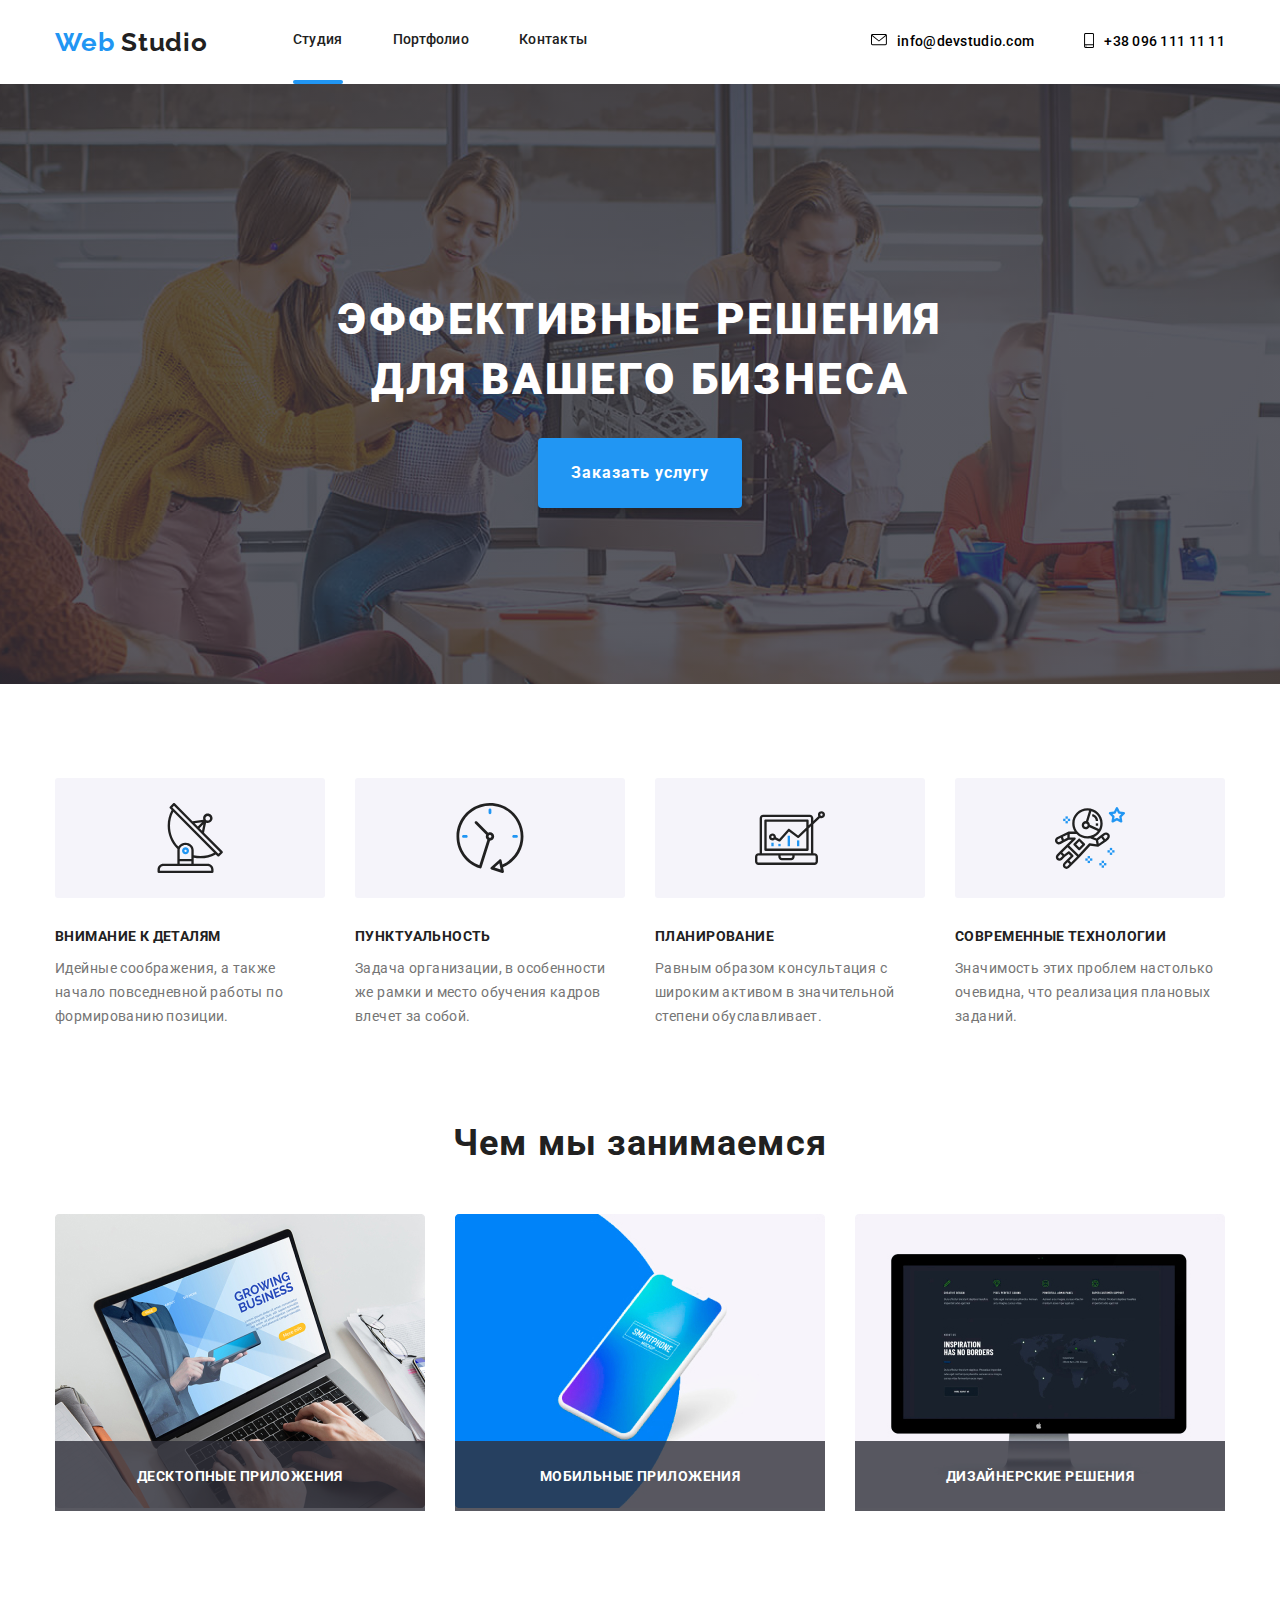
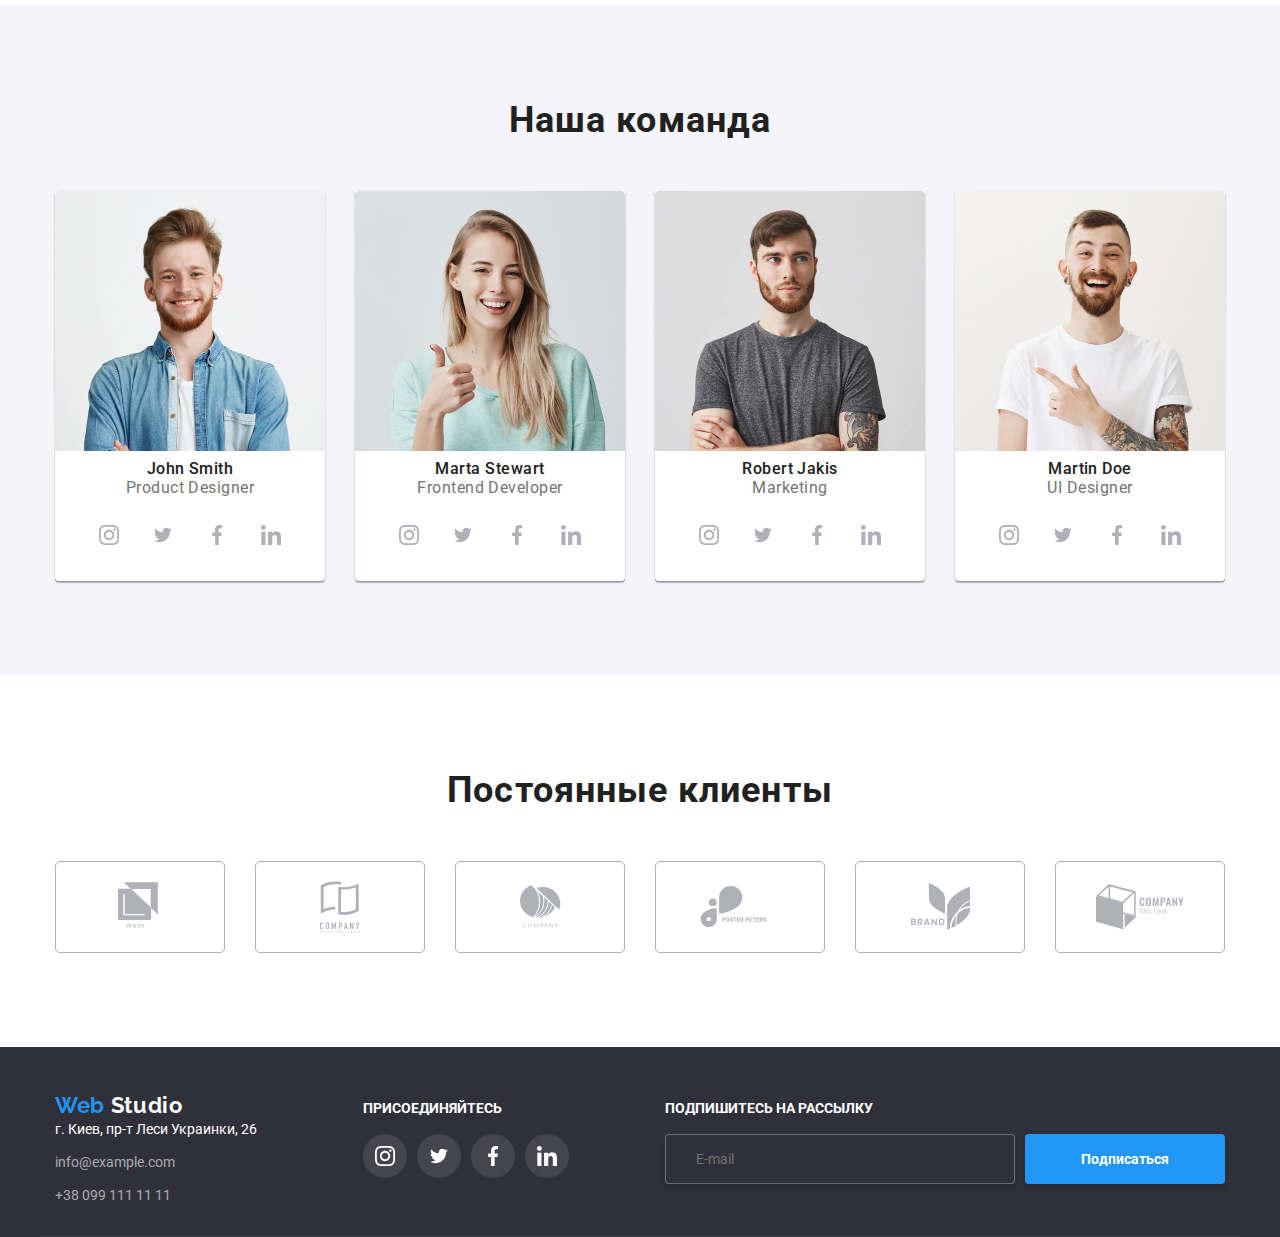
==== index.html @ 1dcd69ef "создал 7 репозиторий" ====
<!DOCTYPE html>
<html lang="en">

<head>
  <meta charset="UTF-8">
  <!-- <meta name="viewport" content="width=device-width, initial-scale=1.0"> -->
  <title>WebStudio</title>
  <link href="https://fonts.googleapis.com/css2?family=Raleway:wght@400;500;700;900&display=swap" rel="stylesheet">
  <link href="https://fonts.googleapis.com/css2?family=Roboto:wght@400;500;700;900&display=swap" rel="stylesheet">
  <link rel="stylesheet" href="./css/normalize.css">
  <link rel="stylesheet" href="./css/style.css">
</head>

<body>
  <!--header-->
  <header>
    <div class="container">
      <p class="logo" id="top"><span class="active">Web</span> Studio</p>
      <nav class="navigation">
        <ul class="nav-list">
          <li class="nav-item active-header"><a href="#">Студия</a></li>
          <li class="nav-item"><a href="./portfolio.html">Портфолио</a></li>
          <li class="nav-item"><a href="#">Контакты</a></li>
        </ul>
      </nav>
      <ul class="contacts-list">
        <li class="contacts-item">
          <div class="header-icon">
            <svg class="header-svg" width="16" height="12">
              <use href="./images/symbol-defs.svg#icon-envelope"></use>
            </svg>
          </div>
          <a href="mailto:info@devstudio.com"> info@devstudio.com</a>
        </li>
        <li class="contacts-item">
          <div class="header-icon">
            <svg class="header-svg" width="10" height="15">
              <use href="./images/symbol-defs.svg#icon-smartphone"></use>
            </svg>
          </div>
          <a href="tel:+380961111111"> +38 096 111 11 11</a>
        </li>
      </ul>
    </div>
  </header>
  <main>

    <!--hero-->

    <section class="hero-container">
      <h1 class="hero-title">Эффективные решения <br> для вашего бизнеса</h1>
      <button data-modal-open class="hero-button"><span class="hero-button-text">Заказать услугу</span></button>
    </section>


    <!--virtues-->
    <section class="container">
      <ul class="section-virtues">
        <li class="list-virtues">
          <div class="virtues-svg">
            <svg class="virtues-svg-icon" width="70" height="70">
              <use href="./images/symbol-defs.svg#icon-antena"></use>
            </svg>
          </div>
          <h3 class="header-virtues head">Внимание к деталям</h3>
          <p class="text-virtues paragraph-virtues">Идейные соображения, а также начало повседневной работы по
            формированию позиции.</p>
        </li>

        <li class="list-virtues">
          <div class="virtues-svg">
            <svg class="virtues-svg-icon" width="70" height="70">
              <use href="./images/symbol-defs.svg#icon-clock"></use>
            </svg>
          </div>
          <h3 class="header-virtues head">Пунктуальность</h3>
          <p class="text-virtues paragraph-virtues">Задача организации, в особенности же рамки и место обучения кадров
            влечет за собой.</p>
        </li class="list-virtues">

        <li class="list-virtues">
          <div class="virtues-svg">
            <svg class="virtues-svg-icon" width="70" height="70">
              <use href="./images/symbol-defs.svg#icon-diagram"></use>
            </svg>
          </div>
          <h3 class="header-virtues head">Планирование</h3>
          <p class="text-virtues paragraph-virtues">Равным образом консультация с широким активом в значительной степени
            обуславливает.</p>
        </li>

        <li class="list-virtues">
          <div class="virtues-svg">
            <svg class="virtues-svg-icon" width="70" height="70">
              <use href="./images/symbol-defs.svg#icon-astronaut"></use>
            </svg>
          </div>
          <h3 class="header-virtues head">Современные технологии</h3>
          <p class="text-virtues paragraph-virtues">Значимость этих проблем настолько очевидна, что реализация плановых
            заданий.</p>
        </li>
      </ul>
    </section>



    <!--what we do-->
    <h2 class="main-section-title">Чем мы занимаемся</h2>
    <div class="do-container">
      <section class="container">
        <ul class="activity">
          <li class="activity-item-list">
            <div class="desktop">
              <a href="#" class="activity-links desktop">
                <div class="activity-image"><img src="./images/notebook.jpg" width="370" alt="notebook" />
                <h3 class="item-title">Десктопные приложения</h3></div>
              </a>
            </div>
          </li>

          <li class="activity-item-list">
            <div class="mobile">
              <a href="#" class="activity-links">
                <div class="activity-image">
                  <img src="./images/smartphone.jpg" width="370" alt="smartphone" />
                
                <h3 class="item-title">Мобильные приложения</h3></div>
              </a>
            </div>
          </li>

          <li class="activity-item-list">
            <div class="design">
              <a href="#" class="activity-links">
                <div class="activity-image"><img src="./images/monitor.jpg" width="370" alt="monitor" />
                <h3 class="item-title">Дизайнерские решения</h3></div>
              </a>
            </div>
          </li>
      </section>
    </div>

    <!-- team    team-cntainer -->

    <div class="team-cntainer">
      <section class="container">
        <h2 class="main-section-title">Наша команда</h2>
        <ul class="palyers">
          <li class="list-team">
            <img src="./images/John_Smith.jpg" width="270" alt="p.designer">
            <p class="name">John Smith</p>
            <p class="specialty">Product Designer</p>
            <ul class="social-link">
              <li class="social-list-svg">
                <a class="social-link-svg" href="#">
                  <svg class="social-icon" width="20" height="20">
                    <use class="svg-social" href="./images/symbol-defs.svg#icon-Instagram"></use>
                  </svg>
                </a>
              </li>
              <li class="social-list-svg">
                <a class="social-link-svg" href="#">
                  <svg class="social-icon" width="20" height="16">
                    <use class="svg-social" href="./images/symbol-defs.svg#icon-Twitter"></use>
                  </svg>
                </a>
              </li>
              <li class="social-list-svg">
                <a class="social-link-svg" href="#">
                  <svg class="social-icon" width="20" height="20">
                    <use class="svg-social" href="./images/symbol-defs.svg#icon-facebook"></use>
                  </svg>
                </a>
              </li>
              <li class="social-list-svg">
                <a class="social-link-svg" href="#">
                  <svg class="social-icon" width="20" height="20">
                    <use class="svg-social" href="./images/symbol-defs.svg#icon-linkedin"></use>
                  </svg>
                </a>
              </li>
            </ul>
          </li>

          <li class="list-team fr_devel">
            <img src="./images/Marta_Stewart.jpg" width="270" alt="frontend_dev">
            <p class="name">Marta Stewart</p>
            <p class="specialty">Frontend Developer</p>
            <ul class="social-link">
              <li class="social-list-svg">
                <a class="social-link-svg" href="#">
                  <svg class="social-icon" width="20" height="20">
                    <use href="./images/symbol-defs.svg#icon-Instagram"></use>
                  </svg>
                </a>
              </li>
              <li class="social-list-svg">
                <a class="social-link-svg" href="#">
                  <svg class="social-icon" width="20" height="16">
                    <use href="./images/symbol-defs.svg#icon-Twitter"></use>
                  </svg>
                </a>
              </li>
              <li class="social-list-svg">
                <a class="social-link-svg" href="#">
                  <svg class="social-icon" width="20" height="20">
                    <use href="./images/symbol-defs.svg#icon-facebook"></use>
                  </svg>
                </a>
              </li>
              <li class="social-list-svg">
                <a class="social-link-svg" href="#">
                  <svg class="social-icon" width="20" height="20">
                    <use href="./images/symbol-defs.svg#icon-linkedin"></use>
                  </svg>
                </a>
              </li>
            </ul>
          </li>

          <li class="list-team marketing">
            <img src="./images/Robert_Jakis.jpg" width="270" alt="marketing">
            <p class="name">Robert Jakis</p>
            <p class="specialty">Marketing</p>
            <ul class="social-link">
              <li class="social-list-svg">
                <a class="social-link-svg" href="#">
                  <svg class="social-icon" width="20" height="20">
                    <use class="svg-social" href="./images/symbol-defs.svg#icon-Instagram"></use>
                  </svg>
                </a>
              </li>
              <li class="social-list-svg">
                <a class="social-link-svg" href="#">
                  <svg class="social-icon" width="20" height="16">
                    <use class="svg-social" href="./images/symbol-defs.svg#icon-Twitter"></use>
                  </svg>
                </a>
              </li>
              <li class="social-list-svg">
                <a class="social-link-svg" href="#">
                  <svg class="social-icon" width="20" height="20">
                    <use class="svg-social" href="./images/symbol-defs.svg#icon-facebook"></use>
                  </svg>
                </a>
              </li>
              <li class="social-list-svg">
                <a class="social-link-svg" href="#">
                  <svg class="social-icon" width="20" height="20">
                    <use class="svg-social" href="./images/symbol-defs.svg#icon-linkedin"></use>
                  </svg>
                </a>
              </li>
            </ul>
          </li>

          <li class="list-team designer">
            <img src="./images/Martin_Doe.jpg" width="270" alt="ui_designer">
            <p class="name">Martin Doe
            <p>
            <p class="specialty">UI Designer</p>
            <ul class="social-link">
              <li class="social-list-svg">
                <a class="social-link-svg" href="#">
                  <svg class="social-icon" width="20" height="20">
                    <use class="svg-social" href="./images/symbol-defs.svg#icon-Instagram"></use>
                  </svg>
                </a>
              </li>
              <li class="social-list-svg">
                <a class="social-link-svg" href="#">
                  <svg class="social-icon" width="20" height="16">
                    <use class="svg-social" href="./images/symbol-defs.svg#icon-Twitter"></use>
                  </svg>
                </a>
              </li>
              <li class="social-list-svg">
                <a class="social-link-svg" href="#">
                  <svg class="social-icon" width="20" height="20">
                    <use class="svg-social" href="./images/symbol-defs.svg#icon-facebook"></use>
                  </svg>
                </a>
              </li>
              <li class="social-list-svg">
                <a class="social-link-svg" href="#">
                  <svg class="social-icon" width="20" height="20">
                    <use class="svg-social" href="./images/symbol-defs.svg#icon-linkedin"></use>
                  </svg>
                </a>
              </li>
            </ul>
      </section>
    </div>

    <!-- clients -->
    <section class="container">
      <h2 class="main-section-title clients-title">Постоянные клиенты</h2>
      <ul class="list-clients">
        <li class="list-clients-item">
          <a class="box-clients">
            <svg class="clients-icon" width="44" height="49">
              <use class="svg" href="./images/symbol-defs.svg#icon-logo1"></use>
            </svg>
          </a>
        </li>

        <li class="list-clients-item">
          <a class="box-clients">
            <svg class="clients-icon" width="40" height="52">
              <use class="svg" href="./images/symbol-defs.svg#icon-logo2"></use>
            </svg>
          </a>
        </li>

        <li class="list-clients-item">
          <a class="box-clients">
            <svg class="clients-icon" width="41" height="43">
              <use class="svg" href="./images/symbol-defs.svg#icon-logo3"></use>
            </svg>
          </a>
        </li>

        <li class="list-clients-item">
          <a class="box-clients">
            <svg class="clients-icon" width="80" height="42">
              <use class="svg" href="./images/symbol-defs.svg#icon-logo4"></use>
            </svg>
          </a>
        </li>

        <li class="list-clients-item">
          <a class="box-clients">
            <svg class="clients-icon" width="59" height="47">
              <use class="svg" href="./images/symbol-defs.svg#icon-logo5"></use>
            </svg>
          </a>
        </li>

        <li class="list-clients-item">
          <a class="box-clients">
            <svg class="clients-icon" width="88" height="48">
              <use class="svg" href="./images/symbol-defs.svg#icon-logo6"></use>
            </svg>
          </a>
        </li>
      </ul>
    </section>
  </main>

  <!-- foore -->
  <footer>
    <div class="container">
      <div>
        <a class="logo" href="#top"><span class="active">Web</span> Studio</a>
        <address class="address">
          <ul class="address-list">
            <li class="address-item">г. Киев, пр-т Леси Украинки, 26</li>
            <li class="address-item">
              <a href="mailto:info@example.com">info@example.com</a>
            </li>
            <li class="address-item">
              <a href="tel:+380991111111">+38 099 111 11 11</a>
            </li>
          </ul>
        </address>
      </div>
      <div class="join-social">
        <p class="join">Присоединяйтесь</p>
        <ul class="social">
          <li class="social-list-footer">
            <a class="social-link-footer" href="#">
              <svg class="social-icon-footer" width="20" height="20">
                <use href="./images/symbol-defs.svg#icon-Instagram"></use>
              </svg>
            </a>
          </li>
          <li class="social-list-footer">
            <a class="social-link-footer" href="#">
              <svg class="social-icon-footer" width="20" height="16">
                <use href="./images/symbol-defs.svg#icon-Twitter"></use>
              </svg>
            </a>
          </li>
          <li class="social-list-footer">
            <a class="social-link-footer" href="#">
              <svg class="social-icon-footer" width="20" height="20">
                <use class="svg-social" href="./images/symbol-defs.svg#icon-facebook"></use>
              </svg>
            </a>
          </li>
          <li class="social-list-footer">
            <a class="social-link-footer" href="#">
              <svg class="social-icon-footer" width="20" height="20">
                <use href="./images/symbol-defs.svg#icon-linkedin"></use>
              </svg>
            </a>
          </li>
        </ul>
      </div>
      <div class="join-form">
        <p class="join">Подпишитесь на рассылку</p>
        <form class="form-item">

          <input class="form" type="email" name="mail" placeholder="E-mail" />
          <button  class="f-button">
            <p>Подписаться</p>
            <svg class="button-svg" width="24" height="24">
              <use href="./images/symbol-defs.svg#icon-send"></use>
            </svg>
          </button>

        </form>
      </div>                      
    </div>
    <!-- <small class="copyrights">2020 | Developed by GoIT Students</small> -->
  </footer>

  <!-- modal -->

 <div class="backdrop is-hidden" data-modal>
    <div class="modal">
      <button class="close-modal-btn" data-modal-close>
        <svg width="11" height="11">
          <use href="./images/symbol-defs.svg#icon-close"></use>
        </svg>
      </button>
      <h1>Оставьте свои данные, мы вам перезвоним</h1>
      <form class="form-items">
    
        <div class="form-field">
          <input class="input-item" type="name" name="name" id="name" placeholder=" ">
          <label class="label-item" for="name">Имя</label>
          <svg class="input-svg" width="12" height="12">
            <use href="./images/symbol-defs.svg#icon-name">
            </use>
          </svg>
        </div>
        <div class="form-field">
          <input class="input-item" type="tel" name="tel" id="tel" placeholder=" ">
          <label class="label-item" for="tel">Телефон</label>
          <svg class="input-svg" width="13" height="13">
            <use href="./images/symbol-defs.svg#icon-phone">
            </use>
          </svg>
        </div>
        <div class="form-field">
          <input class="input-item" type="email" name="email" id="email" placeholder=" ">
          <label class="label-item" for="email">Почта</label>
          <svg class="input-svg" width="15" height="12">
            <use href="./images/symbol-defs.svg#icon-maillist">
            </use>
          </svg>
        </div>
        <div class="form-field">
          <input class="input-item comment" type="textaria" name="textaria" placeholder=" ">
          <label class="label-item comment" for="textarea">Коментарий</label>
        </div>
    
        <label class="checkbox">
                <input class="checkbox-field visually-hidden" type="checkbox">
                <span class="checkbox-label">Cоглашаюсь с рассылкой и принимаю <a target="_blank"
                href="https://www.meme-arsenal.com/memes/58b050121651ebed287cc2edef0705cb.jpg"> Условия договора</a></span>
        </label>    
               <button class="submit-btn" type="submit">Отправить</button>
      </form>
     </div>
 </div>

    <script src="./javascript/script.js">
    </script>
</body>

</html>
---- css/style.css ----
:root {
  --text-color: #212121;
  --main-color: #2196f3;
  --contacts-color: #757575;
}

html {
  box-sizing: border-box;
}

* ::before,
* ::after {
  box-sizing: inherit;
}

button:hover,
button:focus {
  color: #ffffff;
  background-color: var(--active-color);
}

ul {
  padding-inline-start: 0;
  margin: 0;
}

body {
  font-family: "roboto", sans-serif;
  font-size: 14px;
  line-height: 1.71;
  letter-spacing: 0.03;
}

.container {
  width: 1170px;
  margin-left: auto;
  margin-right: auto;
  margin-bottom: 94px;
  padding-right: 15px;
  padding-left: 15px;
}

.container:first-child {
  margin-bottom: 0;
}

.header-line {
  margin-top: 0;
  margin-bottom: 0;
}
/* header */

header {
  font-size: 14px;
  line-height: 1.14;
  font-weight: 500;
  letter-spacing: 0.02em;
}

header .container {
  display: flex;
  align-items: center;
}

header a {
  text-decoration: none;
}

.logo {
  font-family: "Raleway", sans-serif;
  font-size: 26px;
  font-weight: 700;
  line-height: 1.19;
  letter-spacing: 0.03em;
  margin-right: 85px;

  color: var(--text-color);
}

.active {
  color: var(--main-color);
}

.active-header:after {
  content: "";
  display: block;
  width: 100%;
  height: 4px;
  border-radius: 3px;

  background-color: var(--main-color);
}

.nav-list {
  display: flex;
}

.nav-item:not(:last-child) {
  margin-right: 50px;
}

.nav-item a {
  display: inline-block;

  padding-top: 32px;
  padding-bottom: 32px;

  color: var(--text-color);

  transition: 250ms cubic-bezier(0.4, 0, 0.2, 1);
}

.active a {
  color: var(--main-color);
}

.nav-item a:hover,
.nav-item a:focus {
  color: var(--main-color);
}

.contacts-list {
  display: flex;
  margin-left: auto;
  align-items: center;
}

.contacts-item:not(:last-child) {
  margin-right: 50px;
}

.contacts-item {
  display: flex;
  align-items: center;

  padding-top: 32px;
  padding-bottom: 32px;

  transition: 250ms cubic-bezier(0.4, 0, 0.2, 1);
}

.contacts-item a {
  color: var(--main-text-color);
}

.header-icon {
  margin-right: 10px;
}
.header-svg {
  fill: var(--main-text-color);
}
.contacts-item:hover {
  color: #2196f3;
}
.contacts-item:hover {
  fill: #2196f3;
}

/* hero */
.hero-container {
  background-image: linear-gradient(
      to right,
      rgba(47, 48, 58, 0.8),
      rgba(47, 48, 58, 0.8)
    ),
    url(../images/Header_img.jpg);
  background-repeat: no-repeat;
  background-position: center;
  text-align: center;
  width: 100%;
  height: 600px;
  margin-bottom: 94px;
  display: flex;
  flex-direction: column;
  justify-content: center;
  align-items: center;
}

.hero-title {
  font-weight: 900;
  font-size: 44px;
  line-height: 60px;
  letter-spacing: 0.06em;
  text-transform: uppercase;
  color: #ffffff;
}

.hero-button {
  background-color: #2196f3;
  box-shadow: 0px 4px 4px rgba(0, 0, 0, 0.15);
  border-radius: 4px;
  border: none;
  padding: 20px 33px;

  transition: background-color 250ms cubic-bezier(0.4, 0, 0.2, 1);
}

.hero-button:hover {
  background-color: #0977d1;
}

.hero-button-text {
  font-weight: bold;
  font-size: 16px;
  line-height: 30px;
  display: flex;
  align-items: center;
  text-align: center;
  letter-spacing: 0.06em;

  color: #ffffff;
}
/* virtues */

.section-virtues {
  display: flex;
  margin-left: auto;
  margin-right: auto;
}

.list-virtues {
  margin-right: 30px;
}

.list-virtues:last-child {
  margin-right: 0;
}

.virtues-svg {
  display: flex;
  height: 120px;
  background-color: #f5f4fa;
  border-radius: 3px;
  align-items: center;
  justify-content: center;
}

.header-virtues {
  font-weight: bold;
  font-size: 14px;
  line-height: 16px;
  letter-spacing: 0.03em;
  text-transform: uppercase;
  color: var(--text-color);
}
.head {
  width: 270px;
  height: 18px;
  margin-top: 30px;
  margin-bottom: 10px;
}

.text-virtues {
  font-family: Roboto;
  font-size: 14px;
  line-height: 24px;
  letter-spacing: 0.03em;
  color: #757575;
}

/* what we do */

.activity {
  display: flex;
  margin-left: auto;
  margin-right: auto;
}

.do-container {
  margin-bottom: 94px;
}

.activity-image {
  position: relative;
}
.item-title {
  position: absolute;
  left: 0;
  bottom: 0;
  width: 100%;
}
.main-section-title {
  font-weight: bold;
  font-size: 36px;
  line-height: 42px;
  letter-spacing: 0.03em;
  color: var(--text-color);
  text-align: center;
  margin-top: 0;
  margin-bottom: 50px;
}
.item-title {
  font-size: 14px;
  text-align: center;

  color: #ffffff;
  background-color: rgba(47, 48, 58, 0.8);

  padding-top: 27px;
  padding-bottom: 27px;
  margin: 0;
}
.activity-item-list {
  margin-right: 30px;
}
.activity-item-list:last-child {
  margin-right: 0;
}

.activity-links {
  font-weight: bold;
  font-size: 14px;
  line-height: 16px;
  text-align: center;
  letter-spacing: 0.03em;
  text-transform: uppercase;

  color: #ffffff;
}
/* team */

.team-cntainer {
  background-color: #f5f4fa;
  margin-left: auto;
  margin-right: auto;
  padding-top: 94px;
  padding-bottom: 94px;
}

.palyers {
  display: flex;
  margin-right: auto;
  margin-left: auto;
}

.list-team {
  margin-right: 30px;
  background-color: #ffffff;
  box-shadow: 0px 2px 1px rgba(0, 0, 0, 0.2), 0px 1px 1px rgba(0, 0, 0, 0.14),
    0px 1px 3px rgba(0, 0, 0, 0.12);
  border-radius: 0px 0px 4px 4px;
}

.list-team:last-child {
  margin-right: 0;
}

.name {
  font-weight: 500;
  font-size: 16px;
  line-height: 19px;
  text-align: center;
  letter-spacing: 0.03em;
  color: var(--text-color);
}

.specialty {
  font-size: 16px;
  line-height: 19px;
  text-align: center;
  letter-spacing: 0.03em;
  color: #757575;
}

.social-link {
  display: flex;
  margin-left: auto;
  margin-right: auto;
  align-items: center;
  justify-content: center;
  margin-top: 16px;
  margin-bottom: 24px;
}

.social-list-svg {
  margin-right: 10px;
}
.social-list-svg:last-child {
  margin-right: 0;
}

.social-link-svg {
  align-items: center;
  justify-content: center;
  display: flex;

  width: 44px;
  height: 44px;
  border-radius: 50%;

  color: #fff;

  transition: 250ms, cubic-bezier(0.4, 0, 0.2, 1) color 250ms;
}

.social-link-svg:focus,
.social-link-svg:hover {
  cursor: pointer;
  background-color: var(--main-color);
}

.social-icon {
  fill: #afb1b8;
}
.social-link-svg:focus svg,
.social-link-svg:hover svg {
  fill: currentColor;
}

/* clients */

.clients-title {
  margin-top: 94px;
}

.list-clients {
  display: flex;
  margin-left: auto;
  margin-right: auto;
}

.list-clients-item {
  margin-right: 30px;
}

.list-clients-item:last-child {
  margin-right: 0;
}

.box-clients {
  display: flex;
  align-items: center;
  justify-content: center;

  width: 168px;
  height: 90px;

  border: 1px solid #afb1b8;
  border-radius: 5px;

  color: #afb1b8;

  transition: 250ms cubic-bezier(0.4, 0, 0.2, 1);
}

.box-clients:hover {
  cursor: pointer;
  border-color: var(--main-color);
}

.clients-icon {
  fill: currentColor;

  transition: fill 250ms cubic-bezier(0.4, 0, 0.2, 1);
}

.box-clients:hover .clients-icon {
  fill: var(--main-color);
}

/* footer */

footer {
  color: #ffffff;
  background-color: #2f303a;
}

footer .container {
  display: flex;
  align-items: baseline;
  justify-content: space-between;
  border-bottom: 1px solid rgba(255, 255, 255, 0.1);
  padding-top: 45px;
  padding-bottom: 28px;
}

footer a {
  text-decoration: none;
  display: block;
}

footer .logo {
  color: #ffffff;
  font-size: 22px;
}

.address-list li:not(:last-child) {
  margin-bottom: 9px;
}

.address-item {
  font-size: 14px;
  font-style: normal;
}

footer .address-item a {
  color: rgba(255, 255, 255, 0.6);
}

footer .join {
  font-size: 14px;
  font-weight: 700;
  line-height: 0.87;
  text-transform: uppercase;
  margin-bottom: 20px;
}

footer .social {
  padding: 0;
  display: flex;
}

.copyrights {
  display: block;
  font-size: 12px;
  line-height: 2;
  text-align: center;
  color: rgba(255, 255, 255, 0.4);
  padding-top: 18px;
  padding-bottom: 21px;
}

.social-list-footer {
  margin-right: 10px;
}

.social-list-footer:last-child {
  margin-right: 0;
}

.social-link-footer {
  width: 44px;
  height: 44px;
  border-radius: 50%;
  align-items: center;
  background-color: rgba(255, 255, 255, 0.1);
  justify-content: center;
  display: flex;
  color: #fff;
  transition-duration: 250ms;
  transition-timing-function: cubic-bezier(0.4, 0, 0.2, 1);
  /* transition: cubic-bezier(0.4, 0, 0.2, 1); */
}
.social-link-footer:hover {
  cursor: pointer;
  background-color: var(--main-color);
  border-radius: 50%;
}
.social-icon-footer {
  fill: #fff;
}

.form-item {
  display: flex;
}

.form {
  border: 1px solid rgba(255, 255, 255, 0.3);
  box-sizing: border-box;
  box-shadow: 0px 4px 4px rgba(0, 0, 0, 0.15);
  border-radius: 4px;
  height: 50px;
  background-color: #2f303a;
  margin-right: 10px;
  min-width: 350px;
}

.form::placeholder {
  margin-left: 15px;
}

.f-button {
  position: relative;
  background-color: #2196f3;
  box-shadow: 0px 4px 4px rgba(0, 0, 0, 0.15);
  border-radius: 4px;
  height: 50px;
  width: 200px;
  color: #fff;
  align-items: center;
  display: flex;
  padding-left: 30px;
  padding-right: 30px;
  border: none;
}

.button-svg {
  position: absolute;
  top: 50%;
  left: 50%;
  transform: translate(150%, -50%);
  opacity: 0;
  transition-duration: 350ms;
  transition-delay: 100ms;
}

.f-button:hover .button-svg {
  opacity: 1;
}

.f-button:hover {
  background-color: #2196f3;
}

.f-button p {
  position: absolute;
  margin: 0;
  top: 50%;
  left: 50%;
  transform: translate(-50%, -50%);

  font-weight: bold;

  transition-duration: 350ms;
}

.f-button:hover p {
  transform: translate(-70%, -50%);
}

.form {
  padding-left: 30px;
}

.form:focus,
.form:hover {
  background-color: #2f303a;
  color: #fff;
  outline: none;
  cursor: pointer;
}

/* portfolio */

.our-works h1 {
  visibility: hidden;
}
.our-works a {
  text-decoration: none;
}
.our-works ul {
  list-style-type: none;
}
.filters-list {
  display: flex;
  justify-content: center;
  text-align: center;
  margin-bottom: 50px;
}
.filters-item {
  min-width: 73px;

  transition: background-color 250ms cubic-bezier(0.4, 0, 0.2, 1);
}
.filters-item:not(:last-child) {
  margin-right: 8px;
}

.filters-item:hover {
  color: #fff;
  background-color: var(--main-color);
}

.our-works .button {
  margin: 0;
  padding: 6px 22px;
  min-width: 73px;
  min-height: 38px;
  letter-spacing: 0.03em;
  line-height: 1.62;
}

.our-works {
  margin-bottom: 80px;
}

.works {
  display: flex;
  flex-wrap: wrap;
  justify-content: space-between;
}
.works img {
  display: block;
}
.works-item {
  display: block;
  width: calc((100% - 30px * 2) / 3);
  margin-bottom: 30px;
  margin-right: 30px;
  background: #ffffff;
}
.works-item:nth-child(3n) {
  margin-right: 0px;
}
.works-item:nth-last-child(-n + 3) {
  margin-bottom: 0px;
}
.works-item .item-title {
  text-transform: none;
}

.works-item:hover {
  box-shadow: 1px 4px 6px rgba(0, 0, 0, 0.16), 0px 4px 4px rgba(0, 0, 0, 0.06),
    0px 1px 1px rgba(0, 0, 0, 0.12);
}

.item-link {
  text-decoration: none;
}

.item-info p,
h2 {
  margin: 0;
  padding: 0;
}

.item-info {
  border: 1px solid #eeeeee;
  border-top: none;
  text-align: left;
  padding: 20px 24px;
}
.our-works .item-title-works {
  color: var(--text-color);
  font-size: 18px;
  line-height: 2;
  font-weight: 700;
  letter-spacing: 0.06em;
  margin-bottom: 4px;
}
.filter-type {
  font-size: 16px;
  line-height: 1.87;
  font-weight: 400;
  letter-spacing: 0.03em;

  color: #757575;
}

.item-image {
  position: relative;
  border-radius: 5px 5px 0px 0px;
  overflow: hidden;
}

.card-overlay {
  position: absolute;
  top: 0;
  left: 0;
  width: 100%;

  background-color: rgba(33, 150, 243, 0.9);

  transform: translateY(100%);

  transition: transform 250ms cubic-bezier(0.4, 0, 0.2, 1);
}

.item-link:hover .card-overlay {
  transform: translateY(0);
}

.card-description {
  margin: 0;
  color: #ffffff;
  font-size: 18px;
  line-height: 1.56;
  padding: 63px 24px;
  text-align: left;
}

/* modal */

p {
  margin: 0;
}

.backdrop {
  position: fixed;
  top: 0;
  left: 0;

  width: 100%;
  height: 100%;

  background-color: rgba(0, 0, 0, 0.2);
}

.backdrop.is-hidden {
  opacity: 0;
  pointer-events: none;
}

.close-modal-btn {
  position: absolute;
  top: 8px;
  right: 8px;

  transition: background-color 250ms cubic-bezier(0.4, 0, 0.2, 1);

  display: flex;
  align-items: center;
  justify-content: center;

  width: 30px;
  height: 30px;
  border: 1px solid rgba(0, 0, 0, 0.1);
  border-radius: 50%;
  outline: none;

  cursor: pointer;

  background-color: #ffffff;
}

.close-modal-btn:hover,
.close-modal-btn:focus {
  background-color: #2196f3;

  fill: #fff;

  transform: scale(1.15);
}

.modal {
  position: absolute;
  top: 50%;
  left: 50%;

  transform: translate(-50%, -50%);

  width: 530px;
  padding: 40px;

  align-items: center;
  justify-content: center;
  font-style: inherit;
  box-sizing: border-box;

  background-color: #fff;
  box-shadow: 0px 2px 1px rgba(0, 0, 0, 0.2), 0px 1px 1px rgba(0, 0, 0, 0.14),
    0px 1px 3px rgba(0, 0, 0, 0.12);
  border-radius: 4px;
}

.form-items {
  display: flex;
  flex-direction: column;
}

.modal h1 {
  font-weight: bold;
  font-size: 20px;
  line-height: 23px;
  text-align: center;
  letter-spacing: 0.03em;

  margin-bottom: 30px;

  color: #212121;
}

.input-item {
  height: 40px;
  width: 100%;
  box-sizing: border-box;

  border: 1px solid rgba(33, 33, 33, 0.2);
  border-radius: 4px;
  outline: none;

  padding-left: 42px;
  padding-right: 18px;

  cursor: pointer;
}

.input-item:hover .input-svg,
.input-item:focus .input-svg {
  border: 1px solid #2196f3;

  fill: #2196f3;
}

.input-item.comment {
  height: 120px;

  padding: 12px 16px;
}

.label-item.comment {
  position: absolute;
  top: 0px;
  left: 0px;
  transform: translate(16px, 12px);

  text-align: start;
}

.input-item:not(:placeholder-shown) ~ .label-item,
.input-item:focus ~ .label-iteml {
  color: #188ce8;

  transform: translate(0px, -20px);
}

.form-field {
  position: relative;
  margin-bottom: 28px;
}

.form-field:focus-within .input-item {
  border: 1px solid #2196f3;
}

.form-field:focus-within .input-svg {
  fill: #2196f3;
}

.input-item:hover {
  border: 1px solid #2196f3;
}

.label-item {
  position: absolute;
  top: 0;
  left: 0;
  transform: translate(42px, 11px);
  transition: 250ms cubic-bezier(0.4, 0, 0.2, 1);

  font-size: 14px;
  line-height: 16px;
  letter-spacing: 0.01em;

  color: #757575;
}

.form-field:focus-within .label-item {
  color: #188ce8;

  transform: translate(0px, -20px);
}

.input-svg {
  position: absolute;
  top: 0;
  left: 0;
  transform: translate(100%, 110%);

  fill: black;
}
.visually-hidden {
  position: absolute;
  width: 1px;
  height: 1px;
  margin: -1px;
  border: 0;
  padding: 0;
  clip: rect(0 0 0 0);
  overflow: hidden;
}

.checkbox {
  display: inline-flex;
  justify-content: center;
  margin-bottom: 30px;
}

.checkbox-label {
  display: inline-flex;
  align-items: center;
}

.checkbox-label a {
  margin-left: 4px;
}

.checkbox-label::before {
  content: "";

  display: block;
  flex-shrink: 0;

  width: 16px;
  height: 16px;

  margin-right: 8px;

  border: 1px solid #000;
  border-radius: 3px;

  transition: 250ms cubic-bezier(0.4, 0, 0.2, 1);
}

.checkbox-field:checked ~ .checkbox-label::before {
  background-image: url(../images/accept.svg);
  background-color: #2196f3;
  background-repeat: no-repeat;
  background-size: contain;
  border: 1px solid #188ce8;
}

.submit-btn {
  width: 200px;
  height: 50px;

  margin-left: auto;
  margin-right: auto;

  outline: none;
  color: #fff;
  border: 1px solid #188ce8;
  background-color: #188ce8;
  box-shadow: 0px 4px 4px rgba(0, 0, 0, 0.15);
  border-radius: 4px;

  cursor: pointer;

  transition: 250ms cubic-bezier(0.4, 0, 0.2, 1);
}

.submit-btn:focus,
.submit-btn:hover {
  background-color: #0977d1;

  transform: scale(0.99);
}
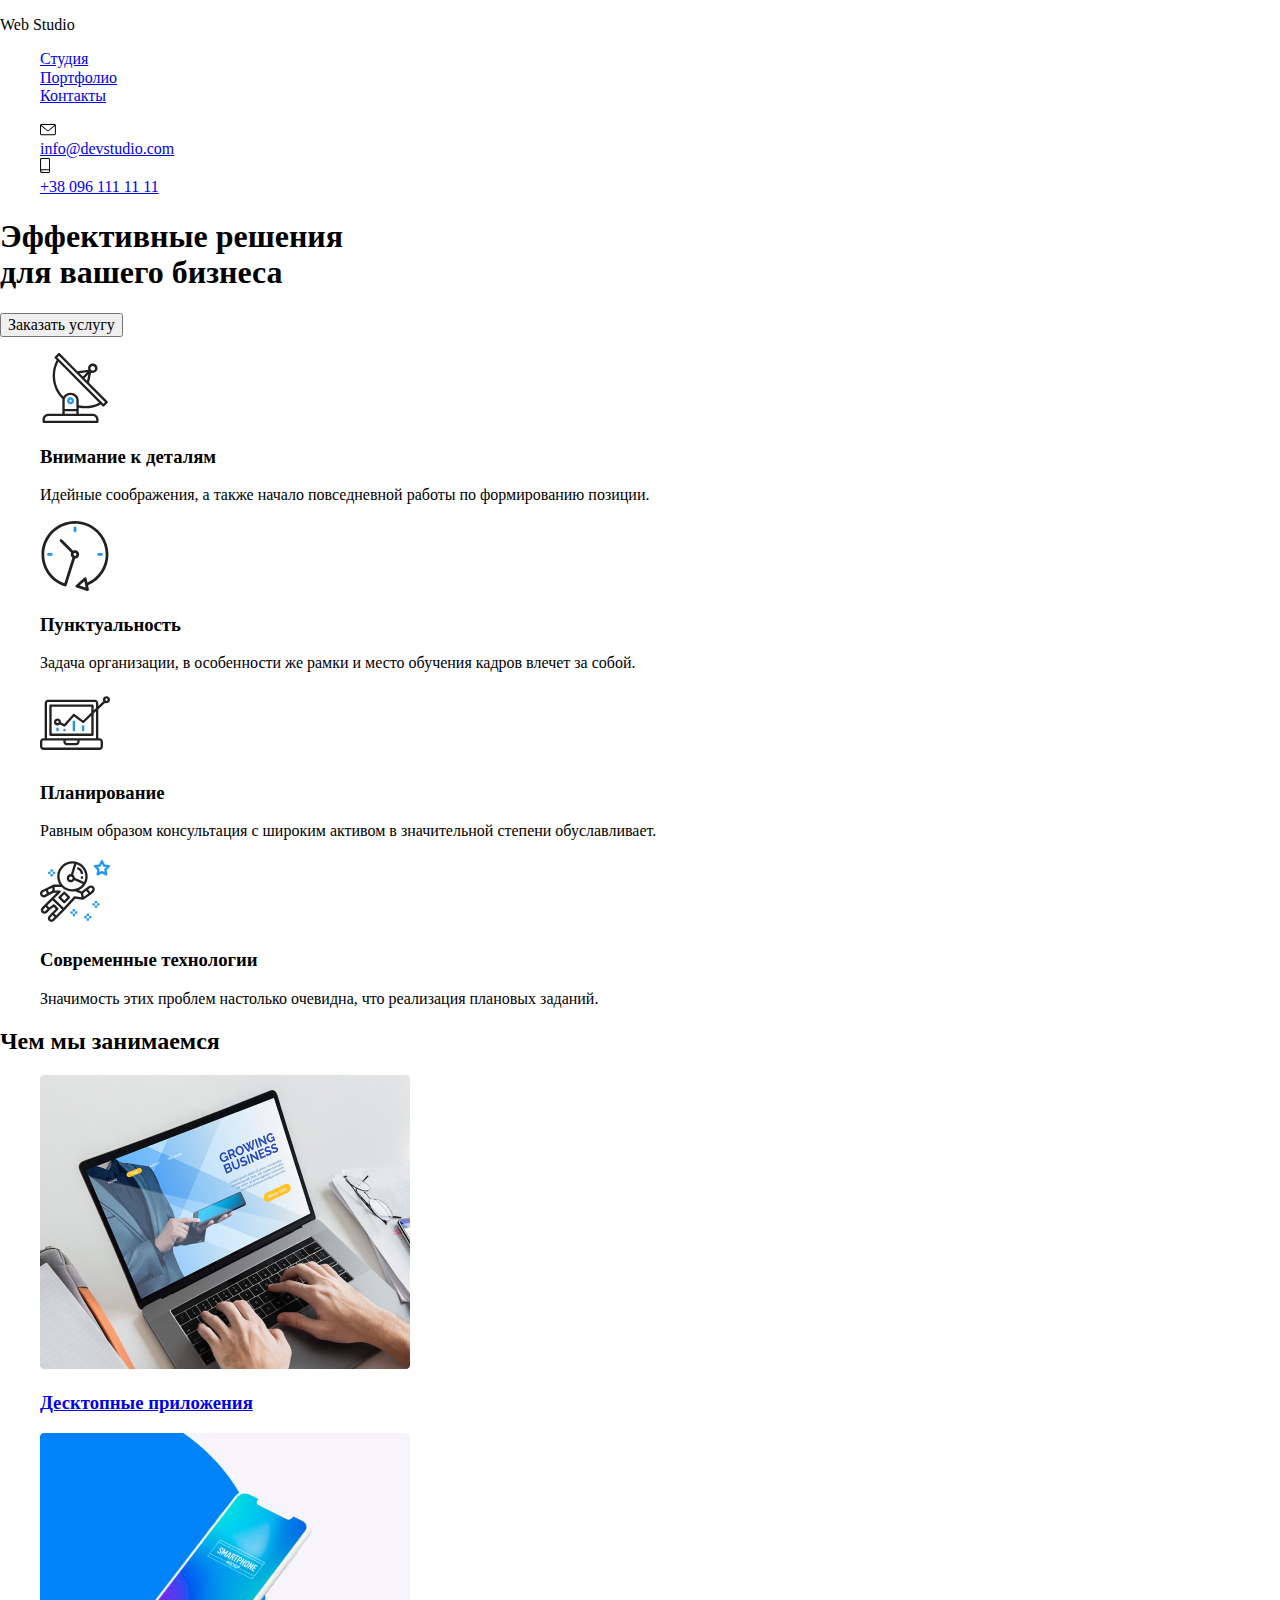
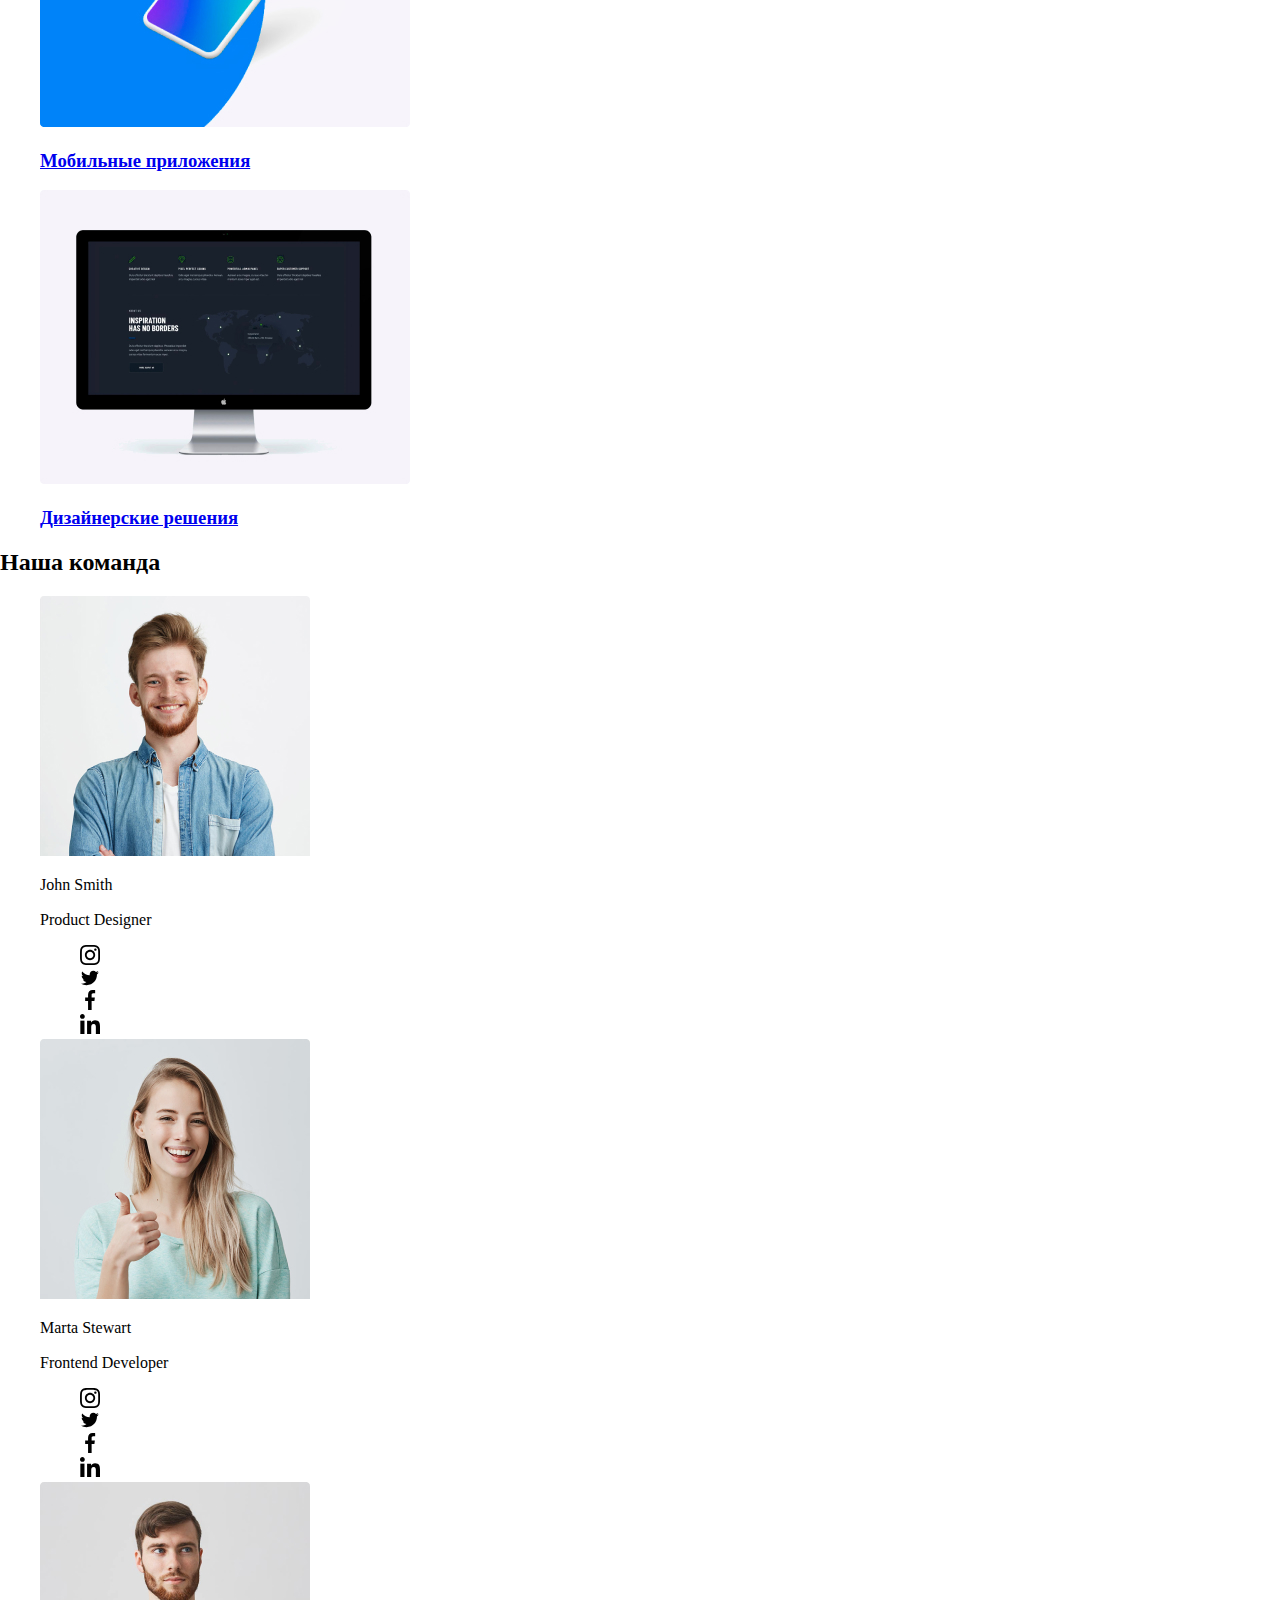
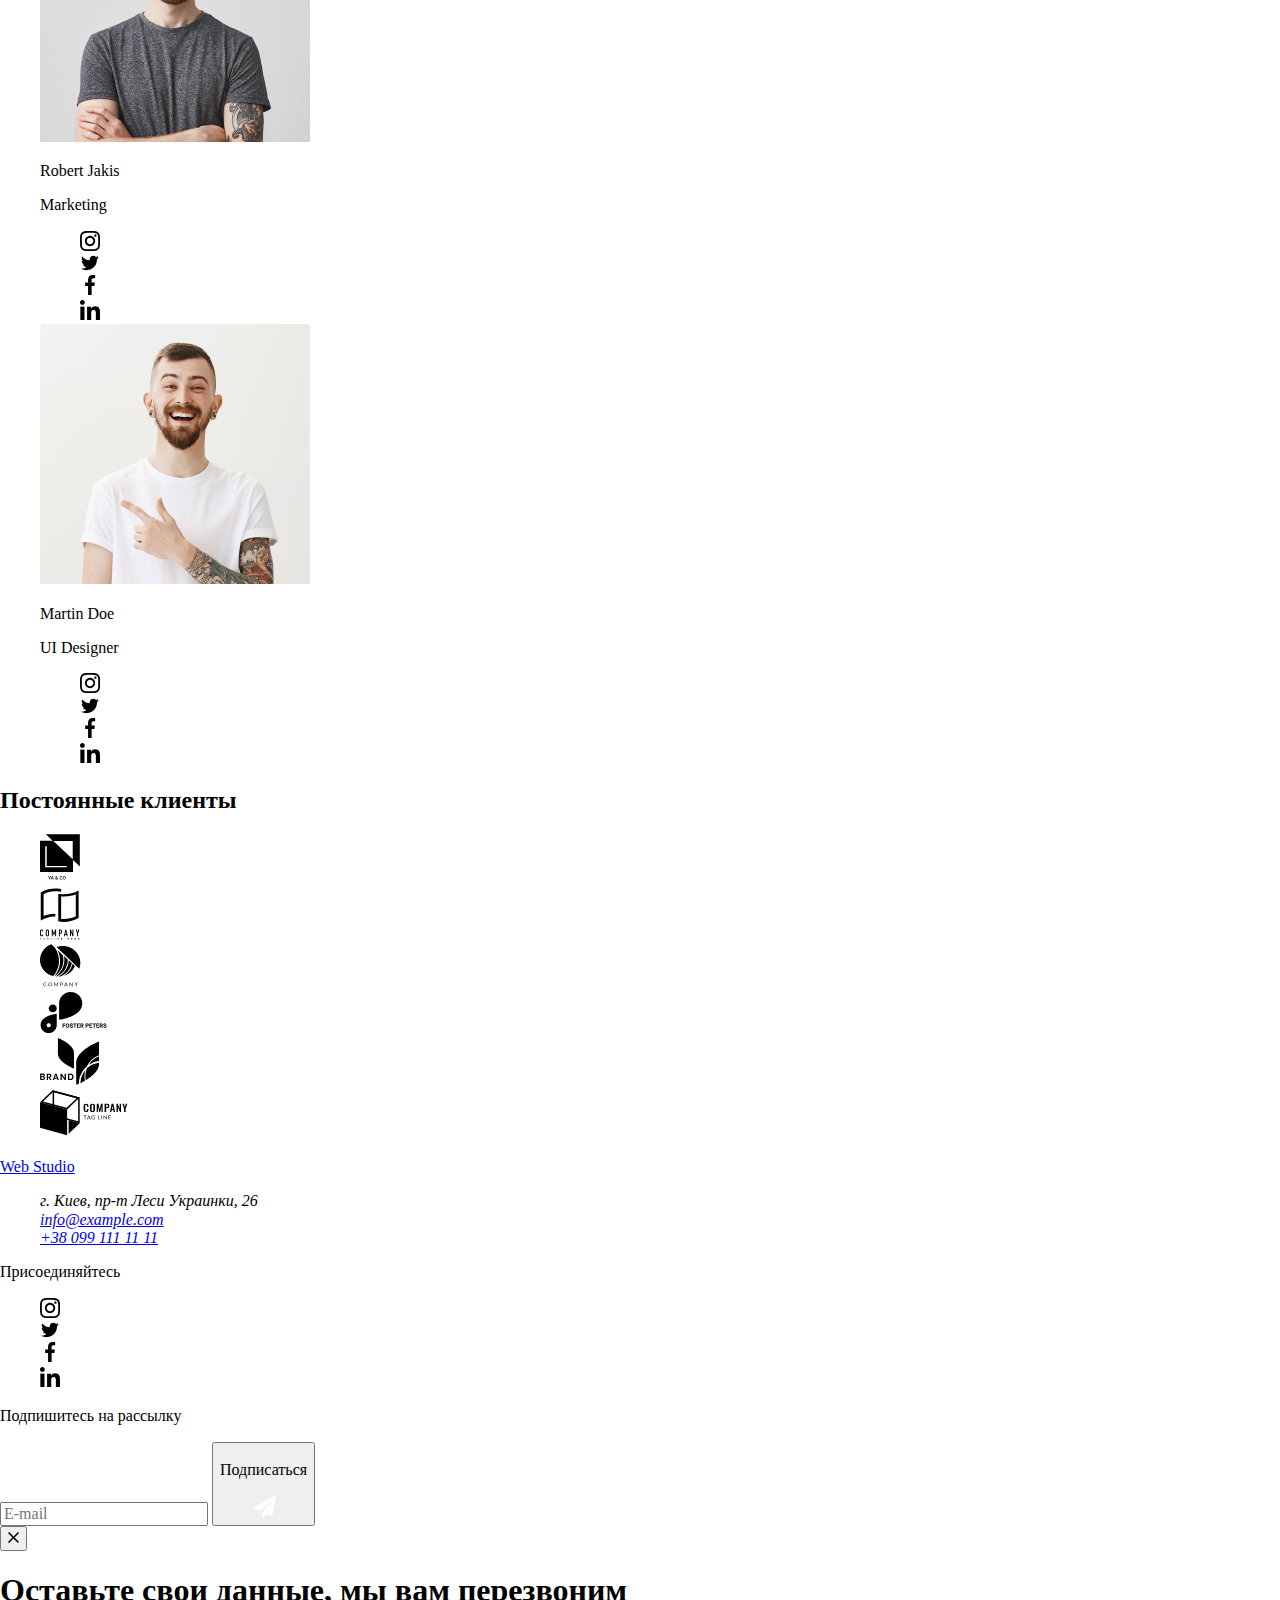
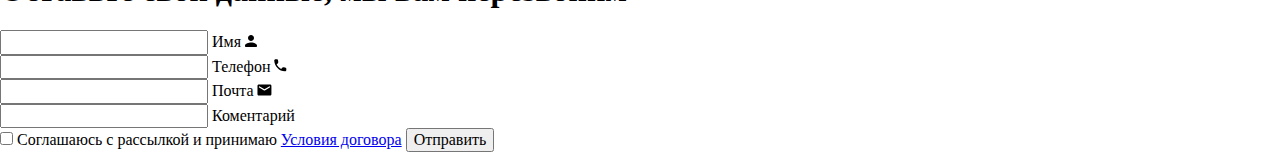
==== commit 85eb1ac7: "сделал хедер по сцсс(почти сделал)" ====
--- a/index.html
+++ b/index.html
@@ -8,7 +8,7 @@
   <link href="https://fonts.googleapis.com/css2?family=Raleway:wght@400;500;700;900&display=swap" rel="stylesheet">
   <link href="https://fonts.googleapis.com/css2?family=Roboto:wght@400;500;700;900&display=swap" rel="stylesheet">
   <link rel="stylesheet" href="./css/normalize.css">
-  <link rel="stylesheet" href="./css/style.css">
+  <link rel="stylesheet" href="./dist/css/main.min.css">
 </head>
 
 <body>
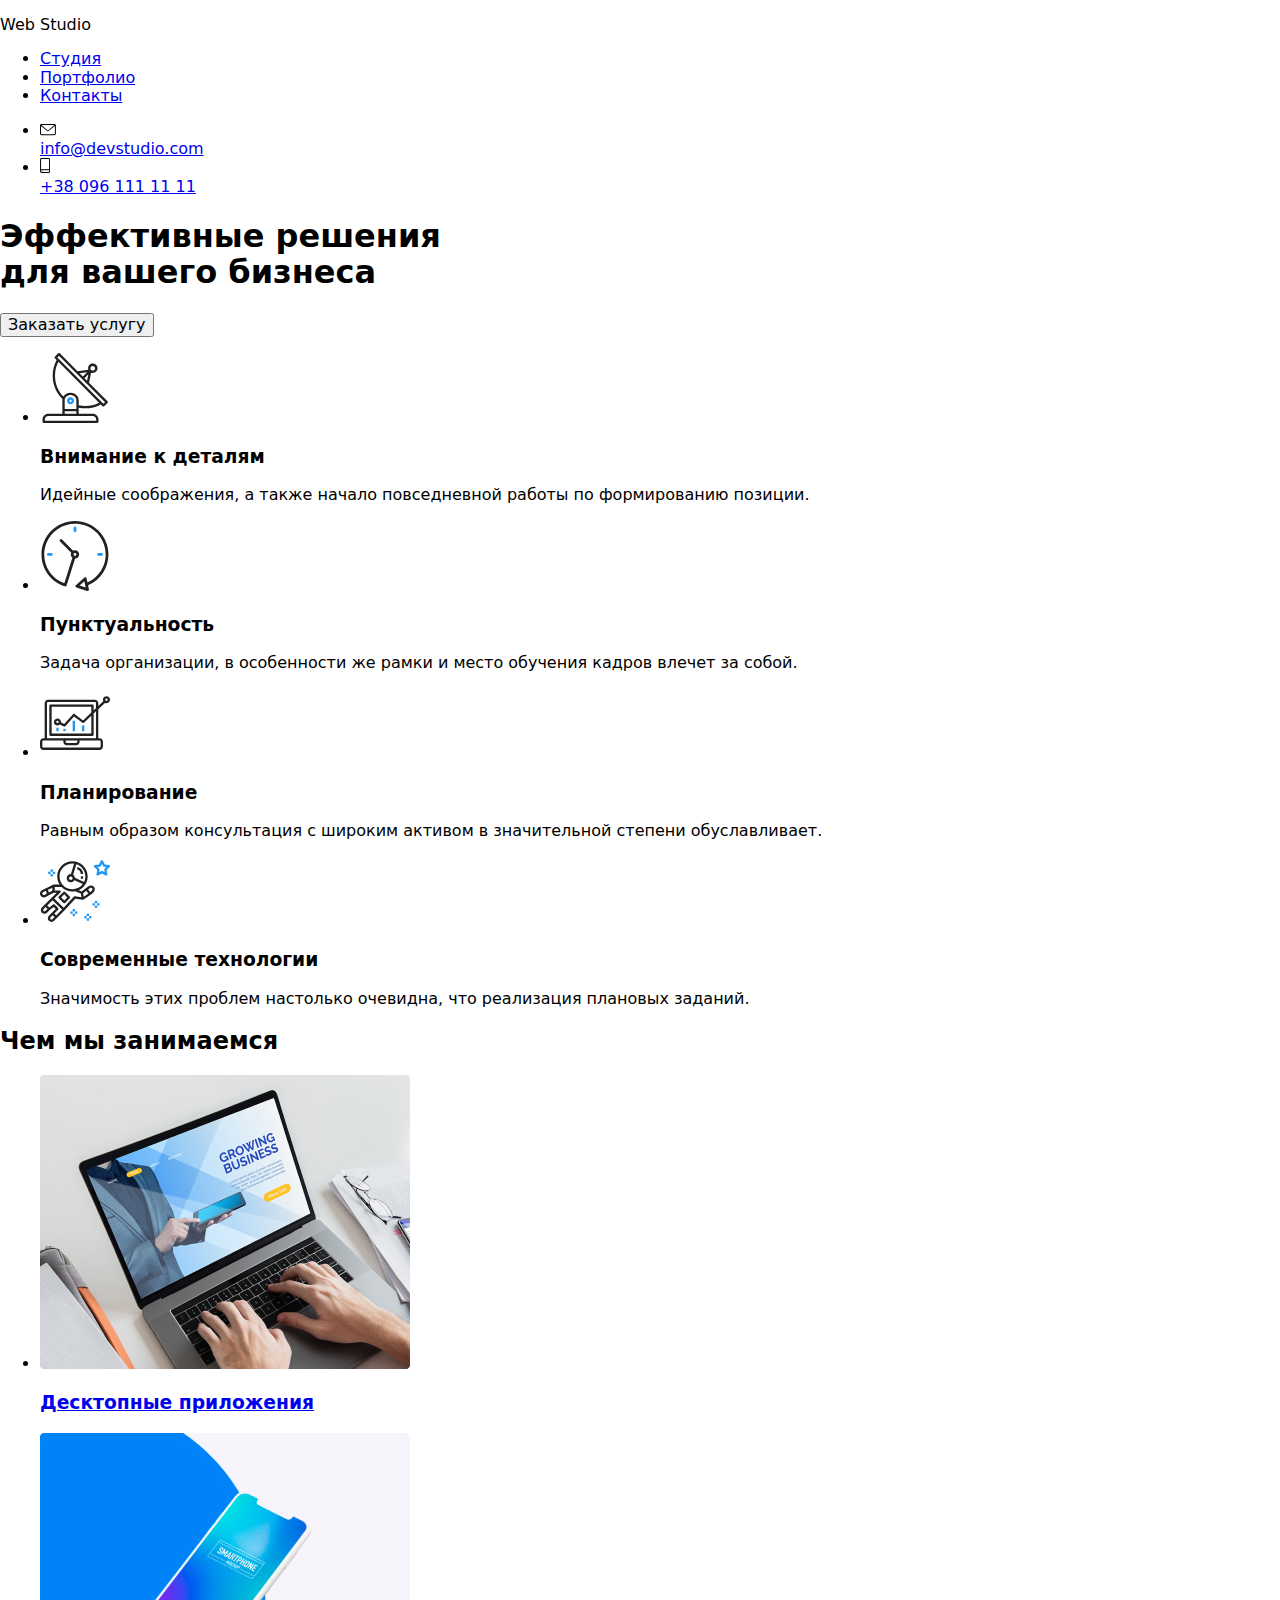
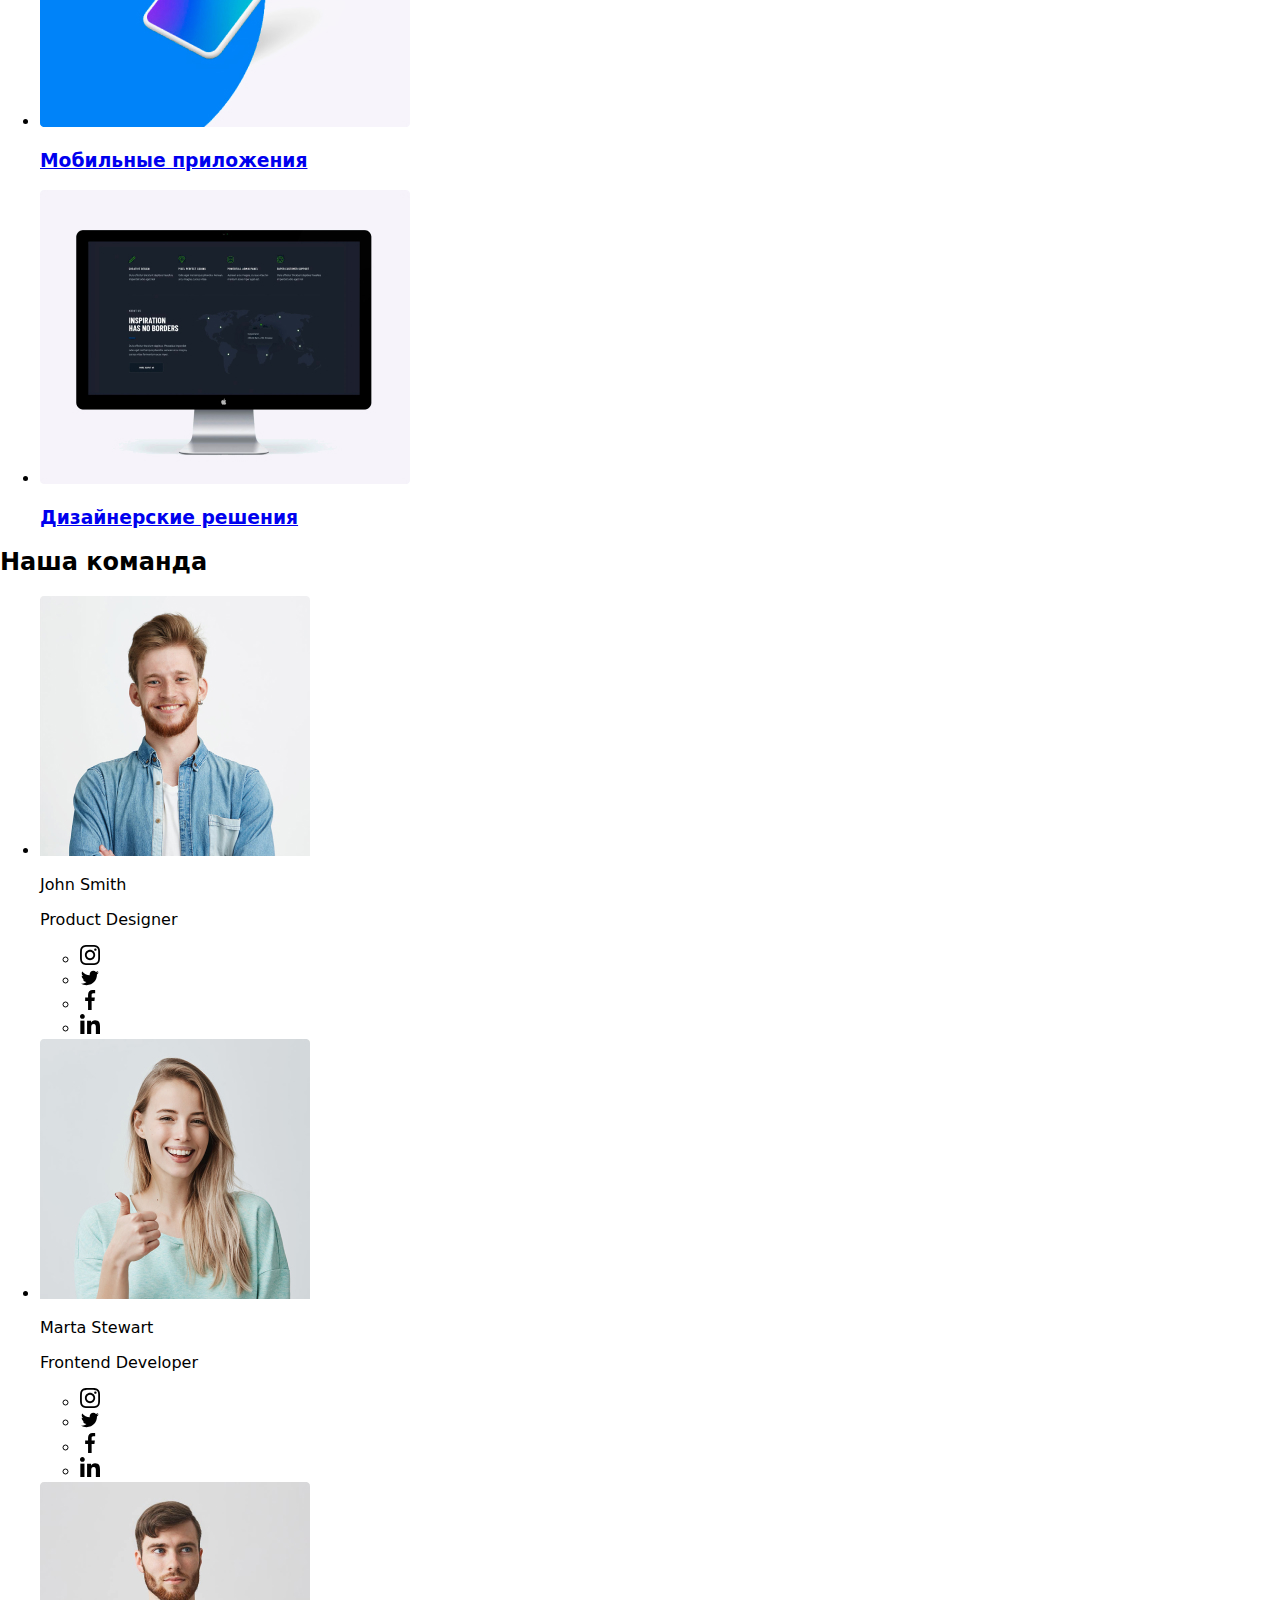
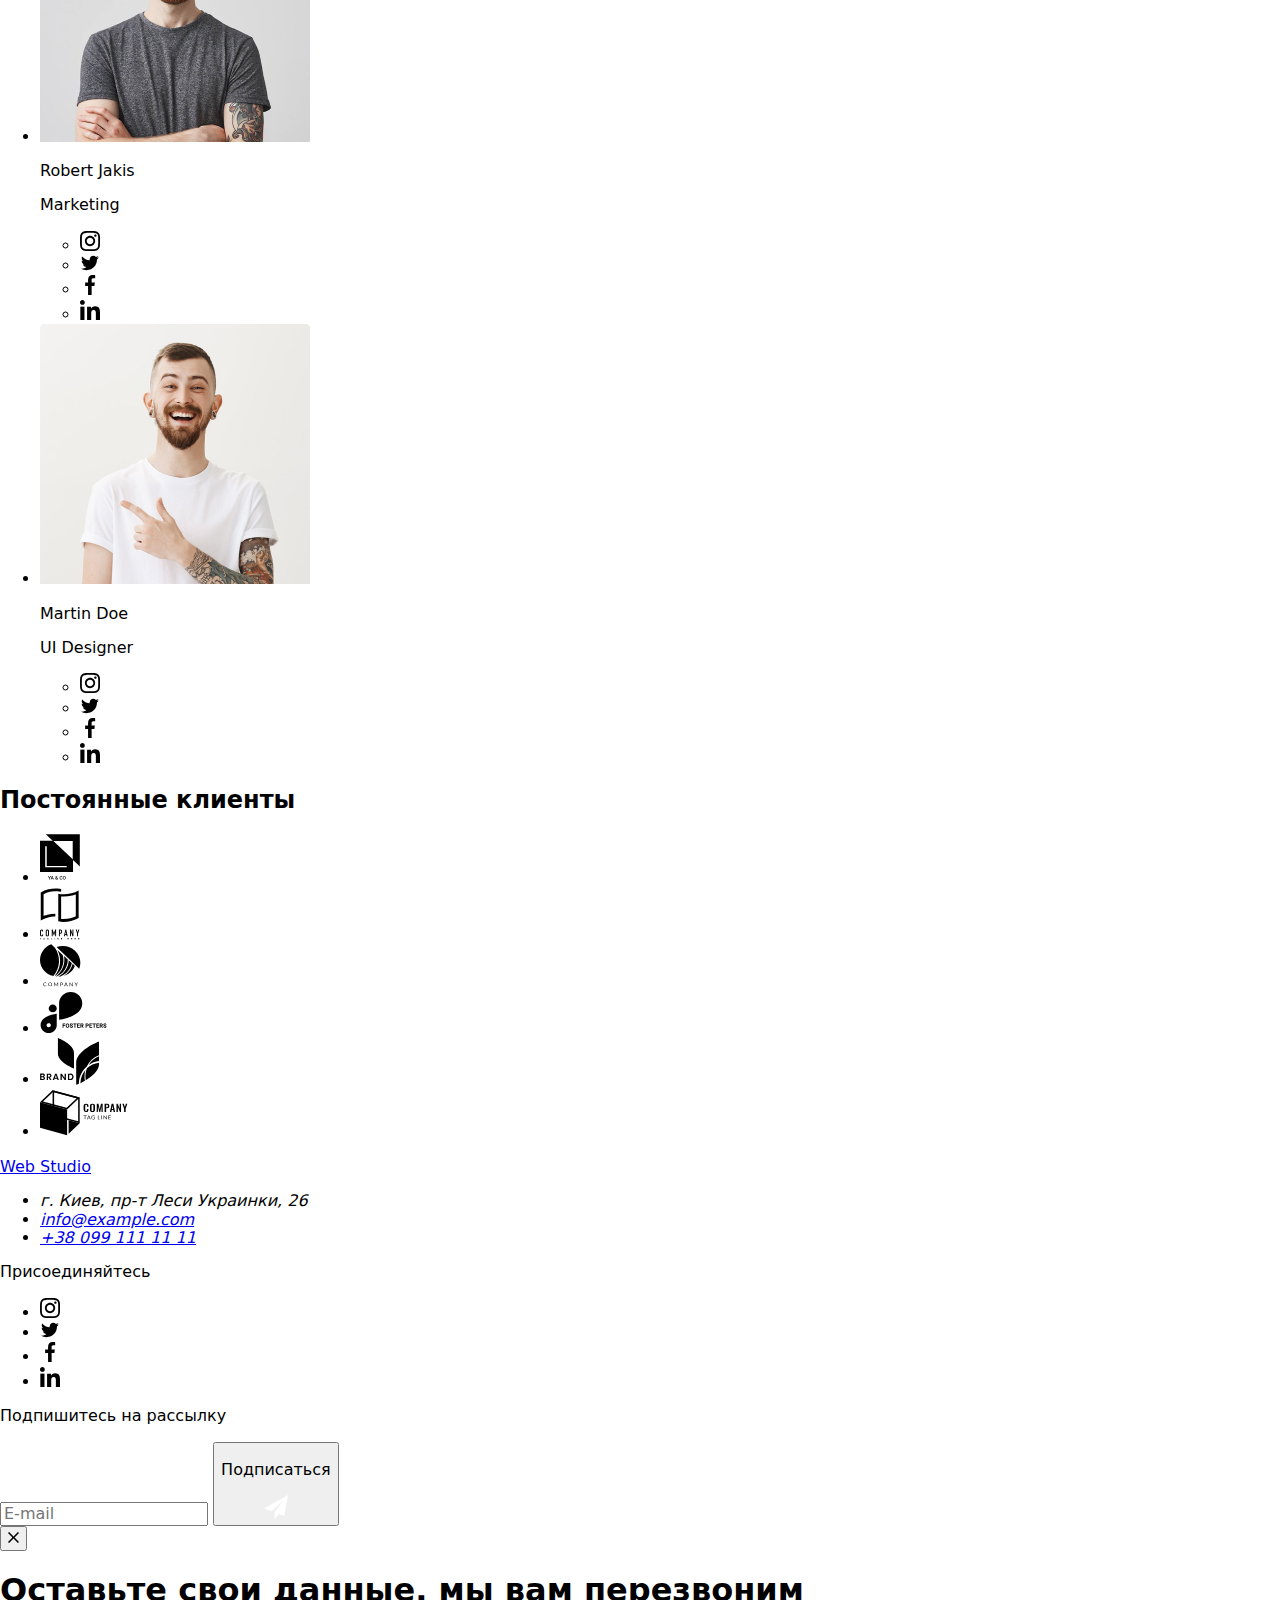
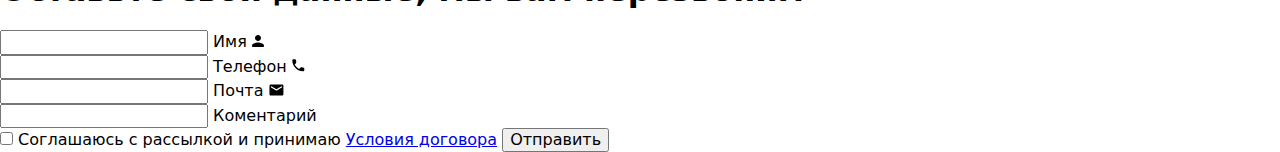
==== commit cb1b3e05: "сделал дз 7" ====
--- a/index.html
+++ b/index.html
@@ -7,8 +7,10 @@
   <title>WebStudio</title>
   <link href="https://fonts.googleapis.com/css2?family=Raleway:wght@400;500;700;900&display=swap" rel="stylesheet">
   <link href="https://fonts.googleapis.com/css2?family=Roboto:wght@400;500;700;900&display=swap" rel="stylesheet">
-  <link rel="stylesheet" href="./css/normalize.css">
+  <link rel="stylesheet" href="https://cdnjs.cloudflare.com/ajax/libs/modern-normalize/0.7.0/modern-normalize.min.css">
   <link rel="stylesheet" href="./dist/css/main.min.css">
+  <link rel="shortcut icon" href="/images/favicon.ico" type="image/x-icon">
+
 </head>
 
 <body>
@@ -143,8 +145,8 @@
     <!-- team    team-cntainer -->
 
     <div class="team-cntainer">
-      <section class="container">
-        <h2 class="main-section-title">Наша команда</h2>
+      <section>
+        <h2 class="team-section-title">Наша команда</h2>
         <ul class="palyers">
           <li class="list-team">
             <img src="./images/John_Smith.jpg" width="270" alt="p.designer">
@@ -293,7 +295,7 @@
     </div>
 
     <!-- clients -->
-    <section class="container">
+    <section class="clients-container">
       <h2 class="main-section-title clients-title">Постоянные клиенты</h2>
       <ul class="list-clients">
         <li class="list-clients-item">
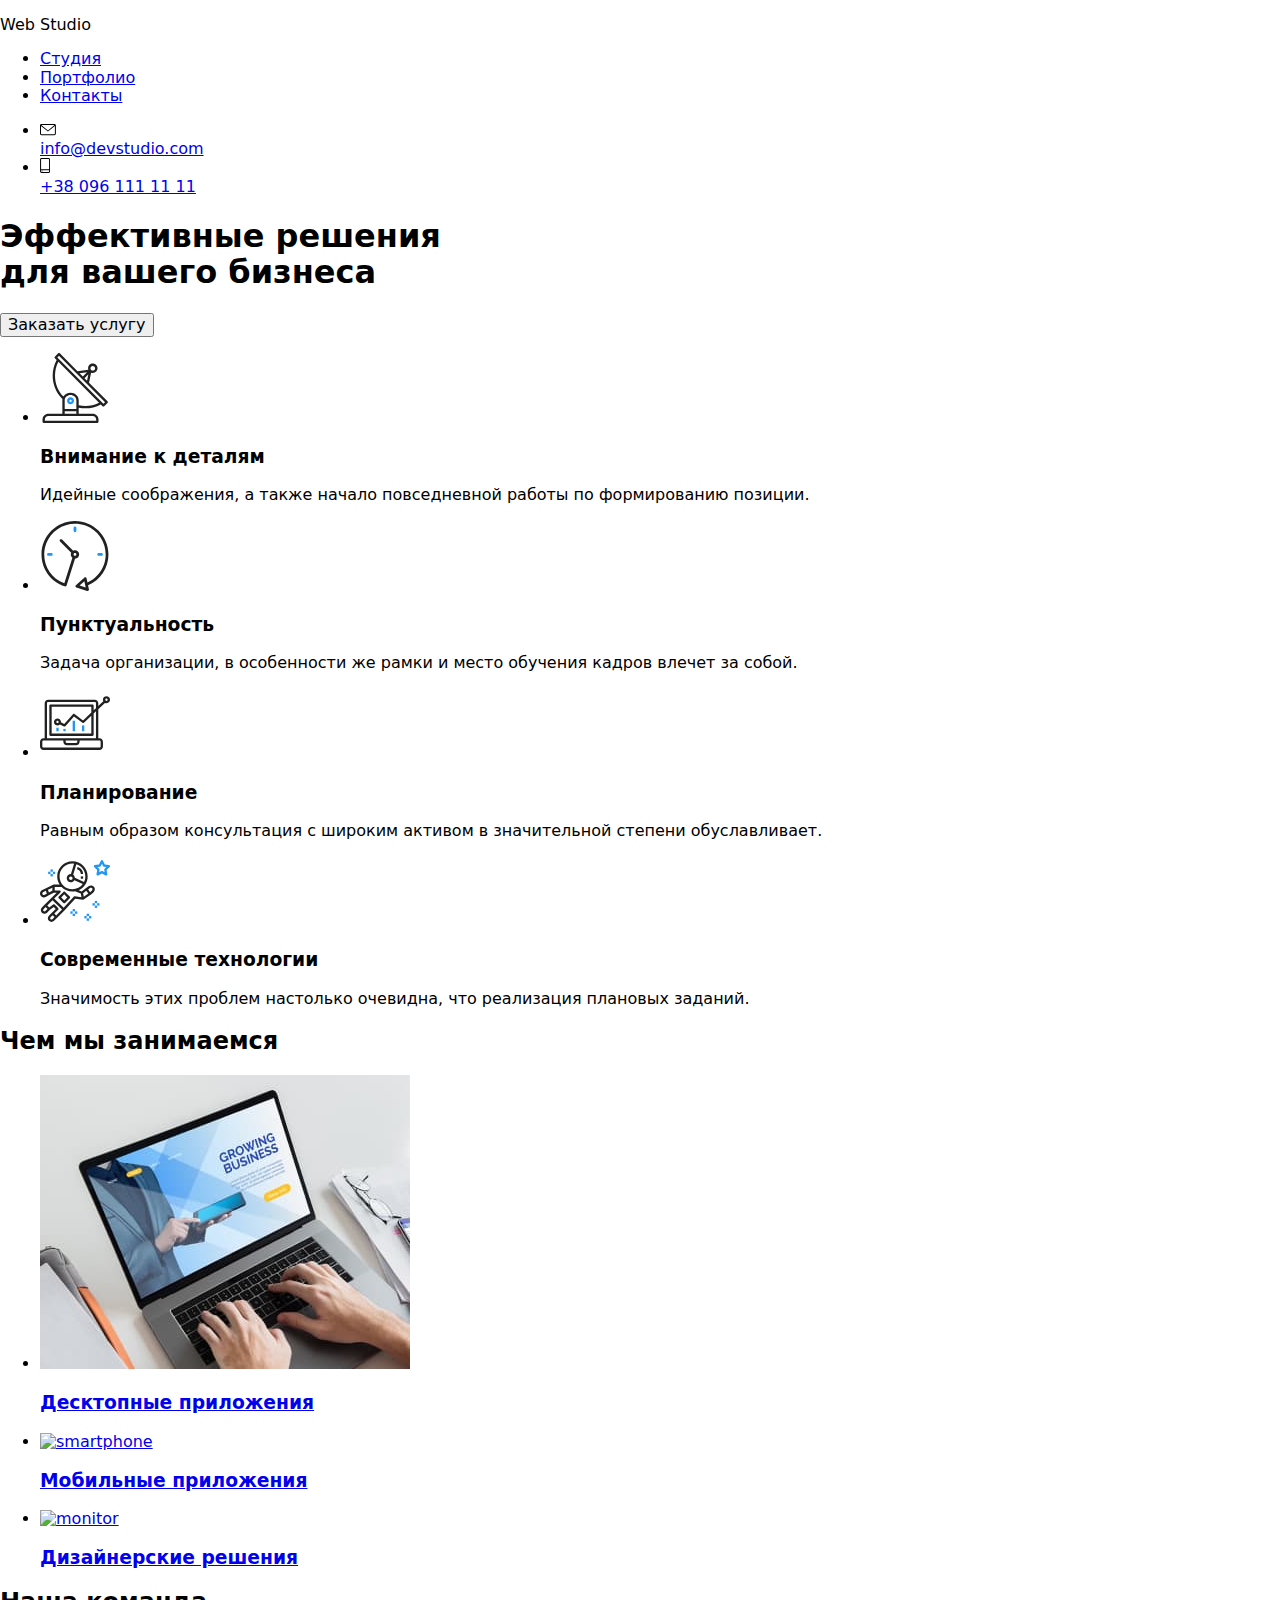
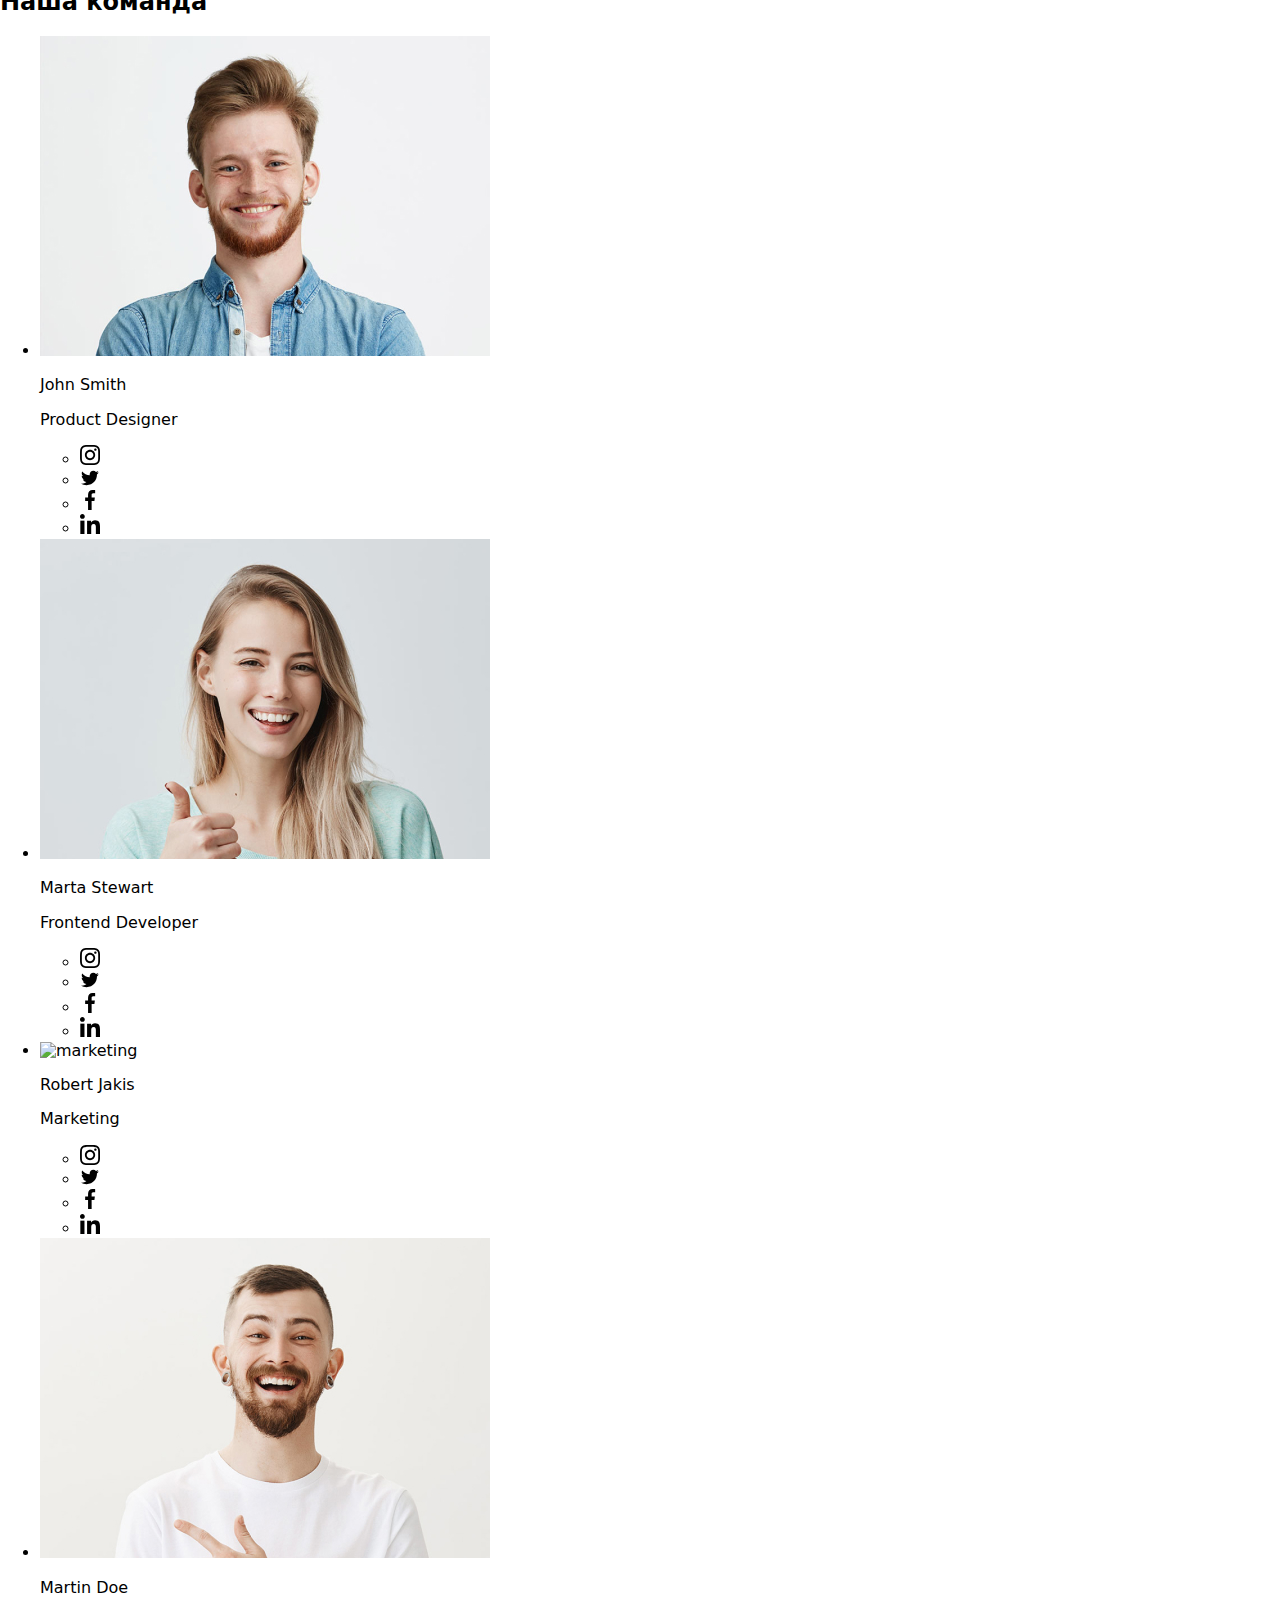
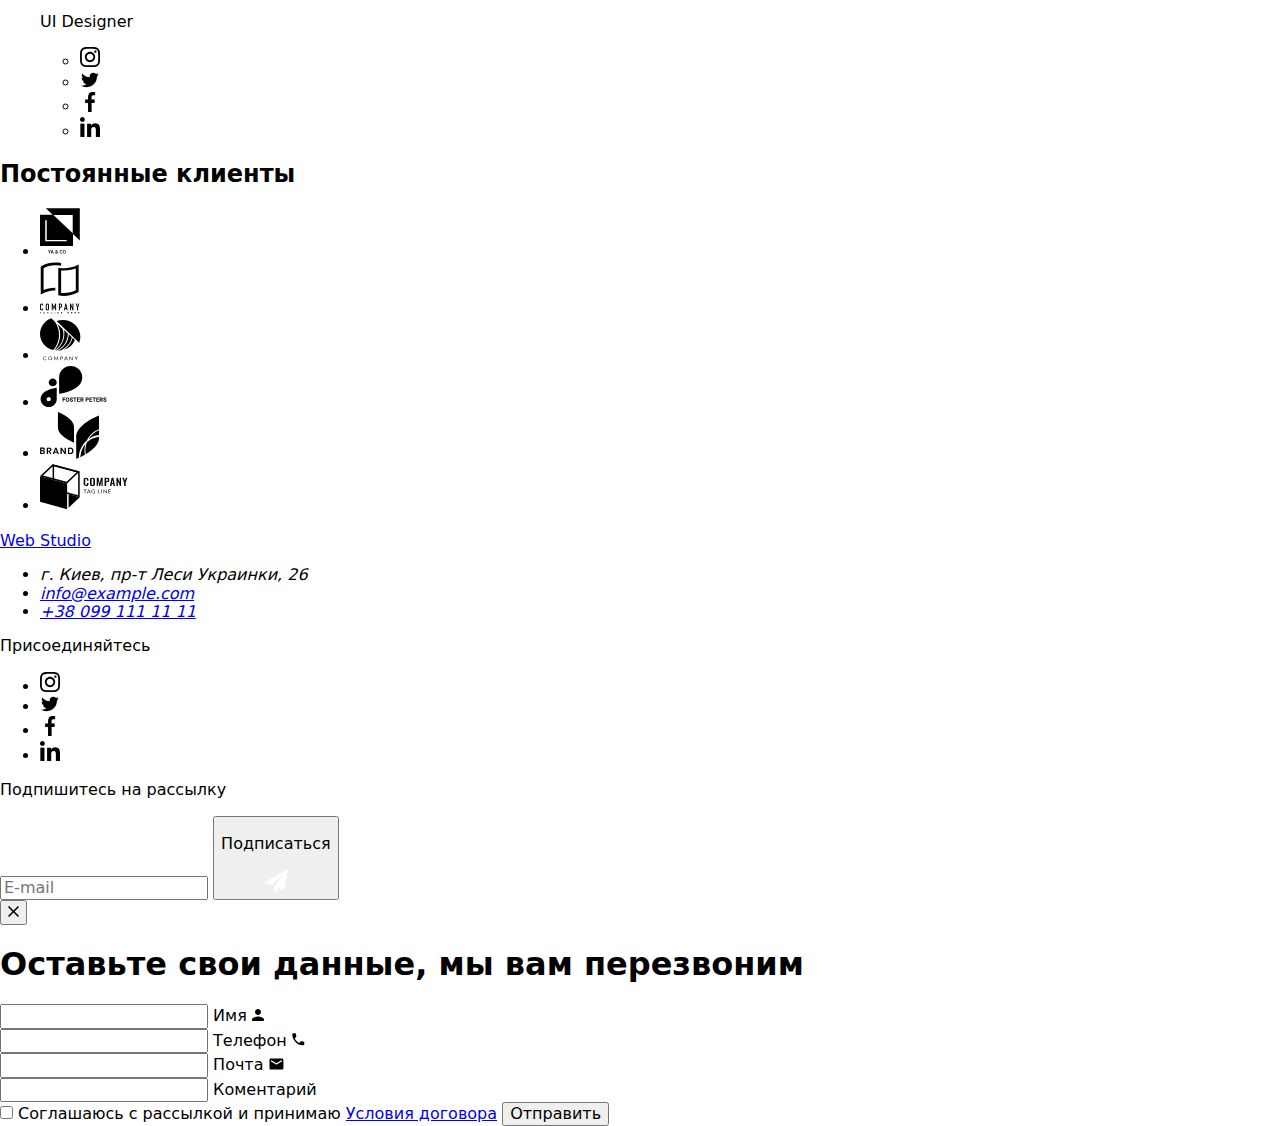
==== commit a1e3e3ff: "втронрик" ====
--- a/index.html
+++ b/index.html
@@ -3,7 +3,7 @@
 
 <head>
   <meta charset="UTF-8">
-  <!-- <meta name="viewport" content="width=device-width, initial-scale=1.0"> -->
+  <meta name="viewport" content="width=device-width, initial-scale=1.0">
   <title>WebStudio</title>
   <link href="https://fonts.googleapis.com/css2?family=Raleway:wght@400;500;700;900&display=swap" rel="stylesheet">
   <link href="https://fonts.googleapis.com/css2?family=Roboto:wght@400;500;700;900&display=swap" rel="stylesheet">
@@ -48,8 +48,8 @@
   <main>
 
     <!--hero-->
-
-    <section class="hero-container">
+    
+    <section class="container">
       <h1 class="hero-title">Эффективные решения <br> для вашего бизнеса</h1>
       <button data-modal-open class="hero-button"><span class="hero-button-text">Заказать услугу</span></button>
     </section>
@@ -75,9 +75,12 @@
               <use href="./images/symbol-defs.svg#icon-clock"></use>
             </svg>
           </div>
-          <h3 class="header-virtues head">Пунктуальность</h3>
-          <p class="text-virtues paragraph-virtues">Задача организации, в особенности же рамки и место обучения кадров
-            влечет за собой.</p>
+          <div class="list-description">
+            <h3 class="header-virtues head">Пунктуальность</h3>
+            <p class="text-virtues paragraph-virtues">Задача организации, в особенности же рамки и место обучения кадров
+              влечет за собой.</p>
+          </div>
+          
         </li class="list-virtues">
 
         <li class="list-virtues">
@@ -108,13 +111,18 @@
 
     <!--what we do-->
     <h2 class="main-section-title">Чем мы занимаемся</h2>
-    <div class="do-container">
+    <!-- <div class="container"> -->
       <section class="container">
         <ul class="activity">
           <li class="activity-item-list">
             <div class="desktop">
               <a href="#" class="activity-links desktop">
-                <div class="activity-image"><img src="./images/notebook.jpg" width="370" alt="notebook" />
+                <div class="activity-image">
+                  <img 
+                    srcset="./images/desk-Growing-Business.jpg 1x, ./images/desk-Growing-Business@2x.jpg 2x"
+                  src="./images/desk-Growing-Business.jpg" 
+                  width="370" 
+                  alt="notebook" />
                 <h3 class="item-title">Десктопные приложения</h3></div>
               </a>
             </div>
@@ -140,16 +148,20 @@
             </div>
           </li>
       </section>
-    </div>
+    <!-- </div> -->
 
     <!-- team    team-cntainer -->
 
     <div class="team-cntainer">
-      <section>
+      <section class="container">
         <h2 class="team-section-title">Наша команда</h2>
         <ul class="palyers">
           <li class="list-team">
-            <img src="./images/John_Smith.jpg" width="270" alt="p.designer">
+            <img 
+            srcset="./images/proddes1x.jpg 1x, ./images/proddes2x.jpg 2x"
+            src="./images/proddes1x.jpg" 
+            
+            alt="p.designer">
             <p class="name">John Smith</p>
             <p class="specialty">Product Designer</p>
             <ul class="social-link">
@@ -185,7 +197,11 @@
           </li>
 
           <li class="list-team fr_devel">
-            <img src="./images/Marta_Stewart.jpg" width="270" alt="frontend_dev">
+            <img 
+            srcset="./images/frontend1x.jpg 1x, ./images/frontend2x.jpg 2x"
+            src="./images/frontend1x.jpg" 
+           
+            alt="frontend_dev">
             <p class="name">Marta Stewart</p>
             <p class="specialty">Frontend Developer</p>
             <ul class="social-link">
@@ -221,7 +237,11 @@
           </li>
 
           <li class="list-team marketing">
-            <img src="./images/Robert_Jakis.jpg" width="270" alt="marketing">
+            <img 
+            srcset="./imges/marketing1x.jpg 1x, ./images/marketing2x.jpg 2x"
+            src="./images/marketing1x.jpg" 
+            
+            alt="marketing">
             <p class="name">Robert Jakis</p>
             <p class="specialty">Marketing</p>
             <ul class="social-link">
@@ -257,7 +277,11 @@
           </li>
 
           <li class="list-team designer">
-            <img src="./images/Martin_Doe.jpg" width="270" alt="ui_designer">
+            <img
+            srcset="./images/uides1x.jpg 1x, ./images/uides2x.jpg 2x"
+             src="./images/uides1x.jpg" 
+              
+             alt="ui_designer">
             <p class="name">Martin Doe
             <p>
             <p class="specialty">UI Designer</p>
@@ -295,7 +319,7 @@
     </div>
 
     <!-- clients -->
-    <section class="clients-container">
+    <section class="container">
       <h2 class="main-section-title clients-title">Постоянные клиенты</h2>
       <ul class="list-clients">
         <li class="list-clients-item">
